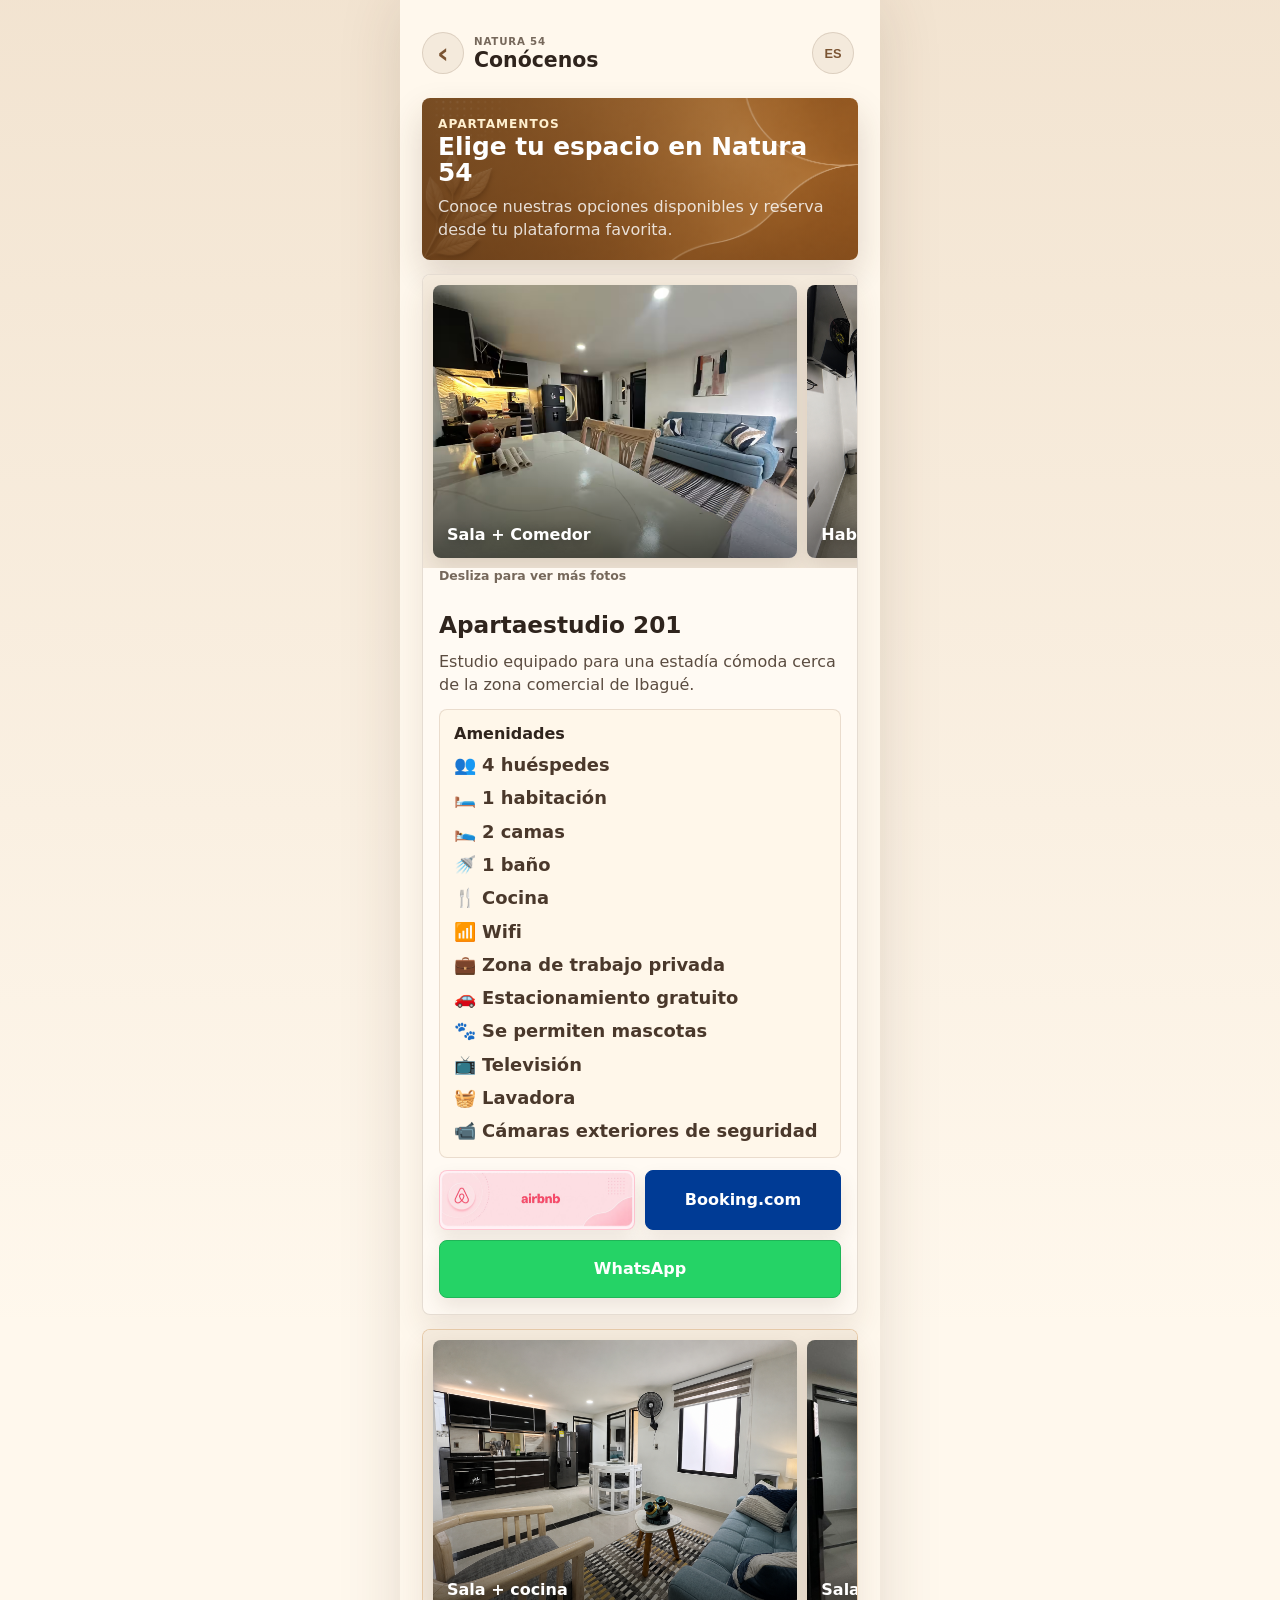
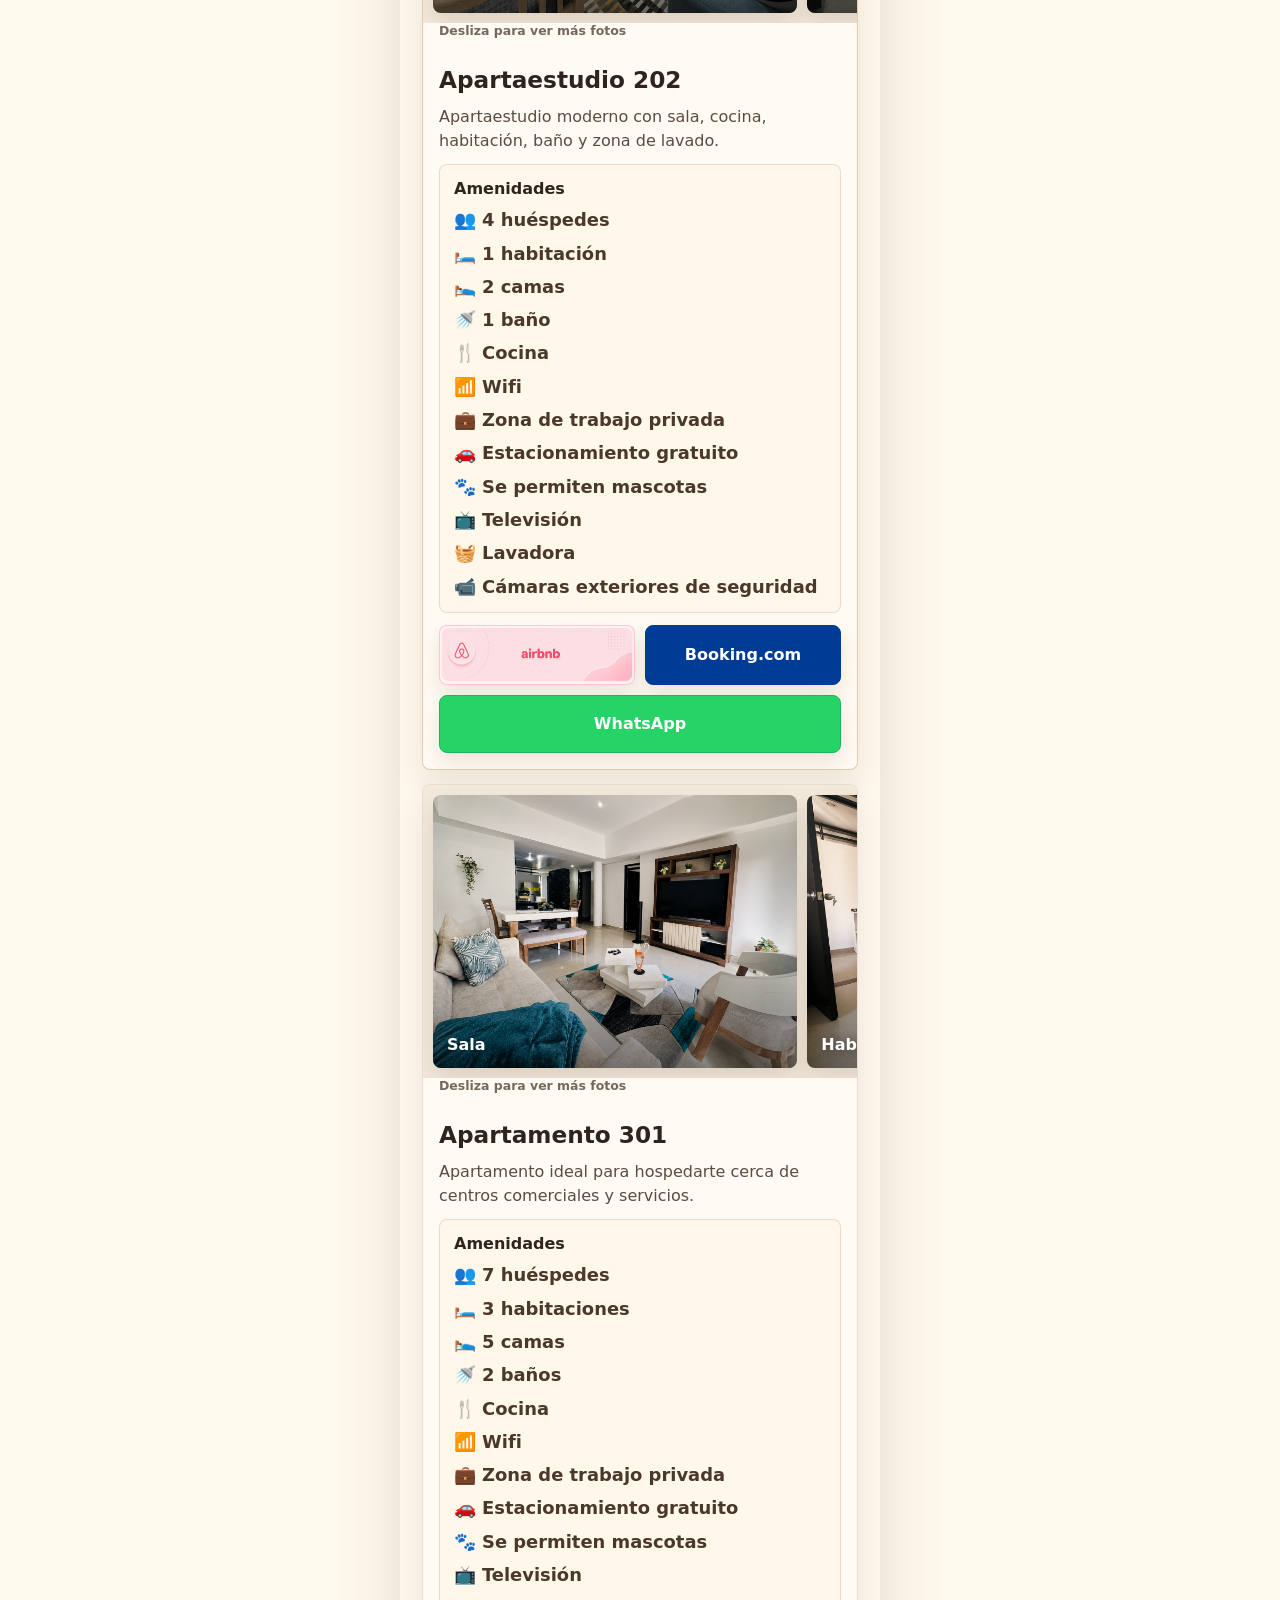
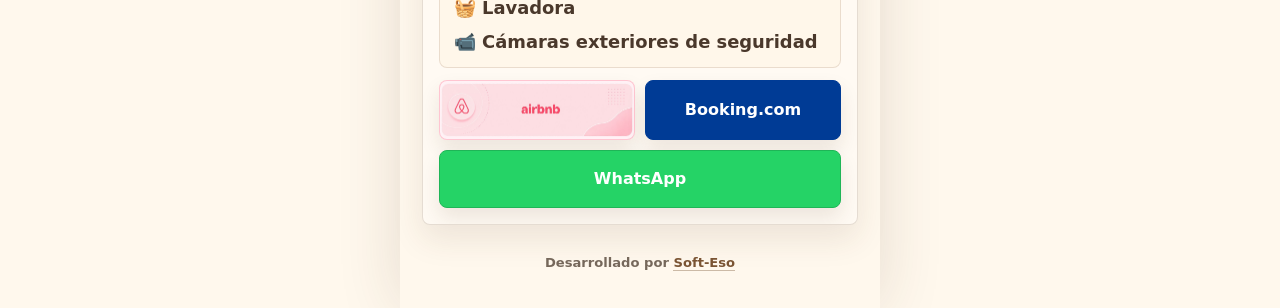
==== rooms.html @ 4f4f5935 "Actualización Natura 54" ====
<!doctype html>
<html lang="es">
  <head>
    <meta charset="UTF-8" />
    <meta name="viewport" content="width=device-width, initial-scale=1, viewport-fit=cover" />
    <meta name="theme-color" content="#7a5433" />
    <title>Apartamentos | Natura 54 Experience</title>
    <link rel="stylesheet" href="styles.css?v=29" />
  </head>
  <body>
    <main class="app-shell rooms-shell">
      <section class="screen rooms-screen is-active" aria-label="Apartamentos Natura 54">
        <header class="topbar rooms-topbar">
          <a class="icon-button" href="index.html#guide" aria-label="Volver" data-room-aria="back">‹</a>
          <div>
            <span class="mini-label">Natura 54</span>
            <h1 data-room-i18n="pageTitle">Conócenos</h1>
          </div>
          <button class="language-pill" id="roomsLanguagePill" type="button" aria-label="Cambiar idioma">ES</button>
        </header>

        <section class="rooms-hero">
          <p class="eyebrow" data-room-i18n="roomsLabel">Apartamentos</p>
          <h2 data-room-i18n="heroTitle">Elige tu espacio en Natura 54</h2>
          <p data-room-i18n="heroText">Conoce nuestras opciones disponibles y reserva desde tu plataforma favorita.</p>
        </section>

        <section class="room-list">
          <article class="room-card">
            <div class="room-carousel" aria-label="Fotos habitación 201">
              <figure class="room-slide room-photo">
                <img src="assets/rooms/201/sala201.png.avif" alt="Sala y cocina del apartamento 201" />
                <figcaption data-room-i18n="captionLivingDining">Sala + Comedor</figcaption>
              </figure>
              <figure class="room-slide room-photo">
                <img src="assets/rooms/201/bedroom.png" alt="Habitación principal 201" />
                <figcaption data-room-i18n="captionBedroom">Habitación</figcaption>
              </figure>
              <figure class="room-slide room-photo">
                <img src="assets/rooms/201/cocina201.png.avif" alt="Cocina equipada del apartamento 201" />
                <figcaption data-room-i18n="amenityKitchen">Cocina</figcaption>
              </figure>
              <figure class="room-slide room-photo">
                <img src="assets/rooms/201/balcony.png" alt="Balcón de la habitación 201" />
                <figcaption data-room-i18n="captionBalcony">Balcón</figcaption>
              </figure>
            </div>
            <div class="carousel-hint" data-room-i18n="carouselHint">Desliza para ver más fotos</div>
            <div class="room-body">
              <div>
                <h2><span data-room-i18n="studioLabel">Apartaestudio</span> 201</h2>
              </div>
              <p data-room-i18n="room201Description">Estudio equipado para una estadía cómoda cerca de la zona comercial de Ibagué.</p>
              <section class="amenities" aria-label="Amenidades habitación 201">
                <h3 data-room-i18n="amenitiesTitle">Amenidades</h3>
                <ul>
                  <li><span>👥</span><span data-room-i18n="room201Guests">4 huéspedes</span></li>
                  <li><span>🛏️</span><span data-room-i18n="room201Bedrooms">1 habitación</span></li>
                  <li><span>🛌</span><span data-room-i18n="room201Beds">2 camas</span></li>
                  <li><span>🚿</span><span data-room-i18n="room201Baths">1 baño</span></li>
                  <li><span>🍴</span><span data-room-i18n="amenityKitchen">Cocina</span></li>
                  <li><span>📶</span><span data-room-i18n="amenityWifi">Wifi</span></li>
                  <li><span>💼</span><span data-room-i18n="amenityWork">Zona de trabajo privada</span></li>
                  <li><span>🚗</span><span data-room-i18n="amenityParking">Estacionamiento gratuito</span></li>
                  <li><span>🐾</span><span data-room-i18n="amenityPets">Se permiten mascotas</span></li>
                  <li><span>📺</span><span data-room-i18n="amenityTv">Televisión</span></li>
                  <li><span>🧺</span><span data-room-i18n="amenityWasher">Lavadora</span></li>
                  <li><span>📹</span><span data-room-i18n="amenitySecurity">Cámaras exteriores de seguridad</span></li>
                </ul>
              </section>
              <div class="booking-links">
                <a class="brand-link airbnb-link" href="https://www.airbnb.com.co/rooms/1497495519081079909?search_mode=regular_search&adults=1&check_in=2026-08-30&check_out=2026-09-04&children=0&infants=0&pets=0&source_impression_id=p3_1786474091_P3emsEQiIe8faK29&previous_page_section_name=1000&federated_search_id=87cdf92a-8841-42ba-8380-e57bb4dbd674" target="_blank" rel="noreferrer" aria-label="Reservar habitación 201 en Airbnb">
                  <img src="assets/airbnb-removebg-preview.png?v=1" alt="Airbnb" />
                </a>
                <a class="brand-link booking-link" href="https://www.booking.com/hotel/co/202-natura-building-54-studio-apartment-202.es.html?aid=356980&label=gog235jc-10CAsoMkIrMjAyLW5hdHVyYS1idWlsZGluZy01NC1zdHVkaW8tYXBhcnRtZW50LTIwMkgKWANoMogBAZgBM7gBF8gBDNgBA-gBAfgBAYgCAagCAbgCnuHt0wbAAgHSAiRhNTdmZmI4My00NGNiLTRmMTktYmYwOC02MzRkZjZlOGU1ZGPYAgHgAgE&sid=0e6ddf3af3416704961828364ed18fb4&dest_id=-586582&dest_type=city&dist=0&group_adults=2&group_children=0&hapos=1&hpos=1&no_rooms=1&req_adults=2&req_children=0&room1=A%2CA&sb_price_type=total&sr_order=popularity&srepoch=1786474666&srpvid=28ee854fe7e100b2&type=total&ucfs=1&" target="_blank" rel="noreferrer" aria-label="Reservar habitación 201 en Booking">
                  <span>Booking.com</span>
                </a>
                <a class="brand-link whatsapp-link" href="https://api.whatsapp.com/send?phone=573146788517" target="_blank" rel="noreferrer" data-whatsapp data-apartamento="Apartaestudio 201" aria-label="Consultar apartaestudio 201 por WhatsApp">
                  <span>WhatsApp</span>
                </a>
              </div>
            </div>
          </article>

          <article class="room-card featured-room">
            <div class="room-carousel" aria-label="Fotos habitación 202">
              <figure class="room-slide room-photo">
                <img src="assets/rooms/202/living-kitchen.png" alt="Sala, comedor y cocina de la habitación 202" />
                <figcaption data-room-i18n="captionLivingKitchen">Sala + cocina</figcaption>
              </figure>
              <figure class="room-slide room-photo">
                <img src="assets/rooms/202/comedor.png" alt="Sala y comedor del apartaestudio 202" />
                <figcaption data-room-i18n="captionLivingDining">Sala + Comedor</figcaption>
              </figure>
              <figure class="room-slide room-photo">
                <img src="assets/rooms/202/bedroom.png" alt="Habitación principal 202" />
                <figcaption data-room-i18n="captionBedroom">Habitación</figcaption>
              </figure>
              <figure class="room-slide room-photo">
                <img src="assets/rooms/202/bathroom.png" alt="Baño de la habitación 202" />
                <figcaption data-room-i18n="captionBathroom">Baño</figcaption>
              </figure>
            </div>
            <div class="carousel-hint" data-room-i18n="carouselHint">Desliza para ver más fotos</div>
            <div class="room-body">
              <div>
                <h2><span data-room-i18n="studioLabel">Apartaestudio</span> 202</h2>
              </div>
              <p data-room-i18n="room202Description">Apartaestudio moderno con sala, cocina, habitación, baño y zona de lavado.</p>
              <section class="amenities" aria-label="Amenidades habitación 202">
                <h3 data-room-i18n="amenitiesTitle">Amenidades</h3>
                <ul>
                  <li><span>👥</span><span data-room-i18n="room202Guests">4 huéspedes</span></li>
                  <li><span>🛏️</span><span data-room-i18n="room202Bedrooms">1 habitación</span></li>
                  <li><span>🛌</span><span data-room-i18n="room202Beds">2 camas</span></li>
                  <li><span>🚿</span><span data-room-i18n="room202Baths">1 baño</span></li>
                  <li><span>🍴</span><span data-room-i18n="amenityKitchen">Cocina</span></li>
                  <li><span>📶</span><span data-room-i18n="amenityWifi">Wifi</span></li>
                  <li><span>💼</span><span data-room-i18n="amenityWork">Zona de trabajo privada</span></li>
                  <li><span>🚗</span><span data-room-i18n="amenityParking">Estacionamiento gratuito</span></li>
                  <li><span>🐾</span><span data-room-i18n="amenityPets">Se permiten mascotas</span></li>
                  <li><span>📺</span><span data-room-i18n="amenityTv">Televisión</span></li>
                  <li><span>🧺</span><span data-room-i18n="amenityWasher">Lavadora</span></li>
                  <li><span>📹</span><span data-room-i18n="amenitySecurity">Cámaras exteriores de seguridad</span></li>
                </ul>
              </section>
              <div class="booking-links">
                <a class="brand-link airbnb-link" href="https://www.airbnb.mx/rooms/1437152168279983301?source_impression_id=p3_1786474727_P39aBkLeNNtizBtL" target="_blank" rel="noreferrer" aria-label="Reservar habitación 202 en Airbnb">
                  <img src="assets/airbnb-removebg-preview.png?v=1" alt="Airbnb" />
                </a>
                <a class="brand-link booking-link" href="https://www.booking.com/hotel/co/202-apartaestudio-edificio-natura-54-cercano-centro-comerciales.es.html?aid=356980&label=[base64]&sid=0e6ddf3af3416704961828364ed18fb4&dest_id=-586582&dest_type=city&dist=0&group_adults=2&group_children=0&hapos=1&hpos=1&no_rooms=1&req_adults=2&req_children=0&room1=A%2CA&sb_price_type=total&sr_order=popularity&srepoch=1786474738&srpvid=56a08574991d0164&type=total&ucfs=1&" target="_blank" rel="noreferrer" aria-label="Reservar habitación 202 en Booking">
                  <span>Booking.com</span>
                </a>
                <a class="brand-link whatsapp-link" href="https://api.whatsapp.com/send?phone=573146788517" target="_blank" rel="noreferrer" data-whatsapp data-apartamento="Apartaestudio 202" aria-label="Consultar apartaestudio 202 por WhatsApp">
                  <span>WhatsApp</span>
                </a>
              </div>
            </div>
          </article>

          <article class="room-card">
            <div class="room-carousel" aria-label="Fotos habitación 301">
              <figure class="room-slide room-photo">
                <img src="assets/rooms/301/living-room.png" alt="Sala de la habitación 301" />
                <figcaption data-room-i18n="captionLiving">Sala</figcaption>
              </figure>
              <figure class="room-slide room-photo">
                <img src="assets/rooms/301/bedroom.png" alt="Habitación principal 301" />
                <figcaption data-room-i18n="captionBedroom">Habitación</figcaption>
              </figure>
              <figure class="room-slide room-photo">
                <img src="assets/rooms/301/balcony.png" alt="Balcón de la habitación 301" />
                <figcaption data-room-i18n="captionBalcony">Balcón</figcaption>
              </figure>
              <figure class="room-slide room-photo">
                <img src="assets/rooms/301/bathroom.png" alt="Baño de la habitación 301" />
                <figcaption data-room-i18n="captionBathroom">Baño</figcaption>
              </figure>
            </div>
            <div class="carousel-hint" data-room-i18n="carouselHint">Desliza para ver más fotos</div>
            <div class="room-body">
              <div>
                <h2><span data-room-i18n="roomLabel">Apartamento</span> 301</h2>
              </div>
              <p data-room-i18n="room301Description">Apartamento ideal para hospedarte cerca de centros comerciales y servicios.</p>
              <section class="amenities" aria-label="Amenidades habitación 301">
                <h3 data-room-i18n="amenitiesTitle">Amenidades</h3>
                <ul>
                  <li><span>👥</span><span data-room-i18n="room301Guests">7 huéspedes</span></li>
                  <li><span>🛏️</span><span data-room-i18n="room301Bedrooms">3 habitaciones</span></li>
                  <li><span>🛌</span><span data-room-i18n="room301Beds">5 camas</span></li>
                  <li><span>🚿</span><span data-room-i18n="room301Baths">2 baños</span></li>
                  <li><span>🍴</span><span data-room-i18n="amenityKitchen">Cocina</span></li>
                  <li><span>📶</span><span data-room-i18n="amenityWifi">Wifi</span></li>
                  <li><span>💼</span><span data-room-i18n="amenityWork">Zona de trabajo privada</span></li>
                  <li><span>🚗</span><span data-room-i18n="amenityParking">Estacionamiento gratuito</span></li>
                  <li><span>🐾</span><span data-room-i18n="amenityPets">Se permiten mascotas</span></li>
                  <li><span>📺</span><span data-room-i18n="amenityTv">Televisión</span></li>
                  <li><span>🧺</span><span data-room-i18n="amenityWasher">Lavadora</span></li>
                  <li><span>📹</span><span data-room-i18n="amenitySecurity">Cámaras exteriores de seguridad</span></li>
                </ul>
              </section>
              <div class="booking-links">
                <a class="brand-link airbnb-link" href="https://www.airbnb.com.co/rooms/1184149691220047184?source_impression_id=p3_1786474799_P3CTeAEZlpXwRNsm" target="_blank" rel="noreferrer" aria-label="Reservar habitación 301 en Airbnb">
                  <img src="assets/airbnb-removebg-preview.png?v=1" alt="Airbnb" />
                </a>
                <a class="brand-link booking-link" href="https://www.booking.com/hotel/co/apartamento-centros-comerciales.es.html?aid=356980&label=gog235jc-10CAsoMkIfYXBhcnRhbWVudG8tY2VudHJvcy1jb21lcmNpYWxlc0gKWANoMogBAZgBM7gBF8gBDNgBA-gBAfgBAYgCAagCAbgCsd3t0wbAAgHSAiQ1ODc4MTRhNy0wZmExLTRjNjEtYjYzNS0xZTk1YTY0M2IxYWLYAgHgAgE&sid=0e6ddf3af3416704961828364ed18fb4&dest_id=14755066&dest_type=hotel&dist=0&group_adults=2&group_children=0&hapos=1&hpos=1&no_rooms=1&req_adults=2&req_children=0&room1=A%2CA&sb_price_type=total&sr_order=popularity&srepoch=1786474223&srpvid=3832846e7b78016d&type=total&ucfs=1&" target="_blank" rel="noreferrer" aria-label="Reservar habitación 301 en Booking">
                  <span>Booking.com</span>
                </a>
                <a class="brand-link whatsapp-link" href="https://api.whatsapp.com/send?phone=573146788517" target="_blank" rel="noreferrer" data-whatsapp data-apartamento="Apartamento 301" aria-label="Consultar apartamento 301 por WhatsApp">
                  <span>WhatsApp</span>
                </a>
              </div>
            </div>
          </article>
        </section>

        <footer class="site-footer">
          <span data-room-i18n="developedBy">Desarrollado por</span> <a href="https://www.soft-eso.com/" target="_blank" rel="noreferrer">Soft-Eso</a>
        </footer>
      </section>
    </main>
    <script src="whatsapp.js?v=4"></script>
    <script src="rooms.js?v=8"></script>
  </body>
</html>
---- styles.css ----
:root {
  --ink: #2f241d;
  --muted: #76685b;
  --paper: #fff8ed;
  --leaf: #7a5433;
  --leaf-2: #b78650;
  --sun: #c99357;
  --mist: #f4eadc;
  --line: rgba(94, 65, 39, 0.16);
  --shadow: 0 18px 48px rgba(80, 52, 29, 0.18);
  --fast: 180ms ease;
  --smooth: 420ms cubic-bezier(0.2, 0.8, 0.2, 1);
}

* {
  box-sizing: border-box;
}

html {
  min-height: 100%;
  background: #e7d8c4;
}

body {
  min-height: 100vh;
  margin: 0;
  font-family: Inter, ui-sans-serif, system-ui, -apple-system, BlinkMacSystemFont, "Segoe UI", sans-serif;
  color: var(--ink);
  background:
    linear-gradient(180deg, rgba(184, 135, 80, 0.18), transparent 38%),
    var(--paper);
}

body::before {
  content: "";
  position: fixed;
  inset: 0;
  z-index: -1;
  background:
    radial-gradient(circle at 12% 18%, rgba(201, 147, 87, 0.24), transparent 24%),
    radial-gradient(circle at 90% 14%, rgba(122, 84, 51, 0.14), transparent 26%),
    linear-gradient(180deg, transparent, rgba(121, 88, 57, 0.09));
}

button,
a {
  -webkit-tap-highlight-color: transparent;
}

.app-shell {
  width: min(100%, 480px);
  min-height: 100vh;
  margin: 0 auto;
  background: var(--paper);
  box-shadow: 0 0 60px rgba(80, 52, 29, 0.14);
}

.screen {
  display: none;
  min-height: 100vh;
  min-height: 100svh;
  padding: max(24px, env(safe-area-inset-top)) 18px max(28px, env(safe-area-inset-bottom));
}

.screen.is-active {
  display: block;
  animation: screenIn 420ms ease both;
}

.language-screen {
  align-content: center;
  position: relative;
  overflow: hidden;
  padding-bottom: calc(118px + env(safe-area-inset-bottom));
  background: #2f241d;
}

.language-screen::before {
  content: "";
  position: absolute;
  inset: 0;
  background: url("assets/natura-54-portada-azul.png") center 18% / cover no-repeat;
  filter: grayscale(1) contrast(1.18) brightness(0.86);
  opacity: 1;
  transform: scale(1.02);
}

.language-screen::after {
  content: "";
  position: absolute;
  inset: 0;
  background:
    linear-gradient(180deg, rgba(62, 39, 23, 0.3), rgba(76, 51, 31, 0.12) 48%, rgba(49, 33, 22, 0.56)),
    radial-gradient(circle at 50% 27%, rgba(255, 244, 226, 0.22), transparent 28%);
}

.language-screen > * {
  position: relative;
  z-index: 1;
}

.brand-mark {
  width: min(100%, 340px);
  margin: 0 auto 34px;
  padding: 26px 18px;
  color: var(--ink);
  text-align: center;
  background: rgba(255, 248, 237, 0.86);
  border: 1px solid rgba(255, 244, 226, 0.82);
  border-radius: 8px;
  box-shadow: var(--shadow);
  animation: floatLogo 5.5s ease-in-out infinite;
}

.brand-mark img {
  display: block;
  width: 100%;
  height: auto;
  max-height: 184px;
  object-fit: contain;
}

.brand-word {
  display: block;
  font-size: clamp(2.5rem, 15vw, 4.8rem);
  font-weight: 900;
  line-height: 0.82;
  letter-spacing: 0;
}

.brand-number {
  display: block;
  margin-top: 4px;
  font-family: "Segoe Print", "Comic Sans MS", cursive;
  font-size: clamp(4.5rem, 30vw, 8.6rem);
  line-height: 0.78;
  transform: rotate(-4deg);
}

.language-copy {
  color: white;
  text-align: center;
  text-shadow: 0 1px 18px rgba(0, 0, 0, 0.22);
}

.eyebrow,
.mini-label {
  margin: 0 0 8px;
  color: var(--leaf-2);
  font-size: 0.76rem;
  font-weight: 800;
  letter-spacing: 0.08em;
  text-transform: uppercase;
}

.language-copy .eyebrow {
  color: #f7dba8;
}

.language-copy h1,
.topbar h1 {
  margin: 0;
  font-size: clamp(1.95rem, 8vw, 2.65rem);
  line-height: 1;
  letter-spacing: 0;
}

.language-copy p:last-child {
  max-width: 310px;
  margin: 14px auto 0;
  font-size: 1rem;
  line-height: 1.5;
}

.language-actions {
  display: grid;
  gap: 12px;
  margin-top: 30px;
}

.language-card {
  display: grid;
  grid-template-columns: 58px 1fr;
  align-items: center;
  min-height: 82px;
  padding: 14px;
  color: var(--ink);
  text-align: left;
  background: rgba(255, 250, 242, 0.92);
  backdrop-filter: blur(10px);
  border: 1px solid rgba(255, 255, 255, 0.82);
  border-radius: 8px;
  box-shadow: 0 14px 32px rgba(80, 52, 29, 0.16);
  transition: transform var(--fast), box-shadow var(--fast), border-color var(--fast);
}

.language-card:active,
.choice-button:active,
.primary-action:active,
.route-button:active,
.map-link:active,
.icon-button:active,
.language-pill:active {
  transform: scale(0.98);
}

.language-card:hover {
  border-color: rgba(201, 147, 87, 0.58);
  box-shadow: 0 18px 40px rgba(80, 52, 29, 0.2);
}

.flag {
  font-size: 2.25rem;
}

.language-card strong,
.language-card small {
  display: block;
}

.language-card strong {
  font-size: 1.12rem;
}

.language-card small {
  margin-top: 4px;
  color: var(--muted);
  font-size: 0.9rem;
}

.guide-screen {
  padding-inline: 14px;
}

.site-footer {
  width: fit-content;
  max-width: calc(100% - 24px);
  margin: 20px auto 0;
  padding: 10px 14px;
  color: var(--muted);
  font-size: 0.82rem;
  font-weight: 700;
  text-align: center;
  border-radius: 999px;
}

.site-footer--light {
  color: rgba(255, 255, 255, 0.94);
  background: rgba(80, 52, 29, 0.56);
  border: 1px solid rgba(255, 255, 255, 0.22);
  backdrop-filter: blur(12px);
  box-shadow: 0 12px 28px rgba(0, 0, 0, 0.14);
  text-shadow: 0 1px 12px rgba(0, 0, 0, 0.22);
}

.site-footer a {
  color: var(--leaf);
  font-weight: 900;
  text-decoration: none;
  border-bottom: 1px solid rgba(122, 84, 51, 0.38);
}

.site-footer--light a {
  color: #f7dba8;
  border-bottom-color: rgba(247, 219, 168, 0.72);
}

.topbar {
  display: grid;
  grid-template-columns: 42px 1fr 46px;
  align-items: center;
  gap: 10px;
  margin-bottom: 16px;
  position: sticky;
  top: 0;
  z-index: 5;
  padding: 8px 0;
  background: rgba(255, 248, 237, 0.9);
  backdrop-filter: blur(14px);
}

.topbar h1 {
  font-size: 1.28rem;
}

.mini-label {
  display: block;
  margin-bottom: 3px;
  color: var(--muted);
  font-size: 0.64rem;
}

.icon-button,
.language-pill {
  width: 42px;
  height: 42px;
  color: var(--leaf);
  font-size: 1.8rem;
  font-weight: 800;
  background: var(--mist);
  border: 1px solid var(--line);
  border-radius: 999px;
}

.language-pill {
  font-size: 0.8rem;
}

.welcome-panel {
  overflow: hidden;
  border: 1px solid var(--line);
  border-radius: 8px;
  background: #fffaf3;
  box-shadow: 0 18px 40px rgba(80, 52, 29, 0.12);
  animation: liftIn 520ms ease both;
}

.hero-actions {
  display: grid;
  grid-template-columns: 1fr 1fr;
  gap: 10px;
  padding: 10px;
  background: linear-gradient(180deg, rgba(255, 248, 237, 0.96), rgba(247, 237, 223, 0.92));
  border-bottom: 1px solid var(--line);
}

.building-photo {
  display: grid;
  grid-auto-flow: column;
  grid-auto-columns: 100%;
  overflow-x: auto;
  overscroll-behavior-inline: contain;
  scroll-snap-type: inline mandatory;
  scrollbar-width: none;
  min-height: 335px;
  position: relative;
}

.building-photo::-webkit-scrollbar {
  display: none;
}

.building-slide {
  min-height: 335px;
  margin: 0;
  scroll-snap-align: center;
  position: relative;
  overflow: hidden;
}

.building-slide img {
  display: block;
  width: 100%;
  height: 100%;
  min-height: 335px;
  object-fit: cover;
  object-position: center;
}

.building-slide::after {
  content: "";
  position: absolute;
  inset: 0;
  background: linear-gradient(180deg, rgba(0, 0, 0, 0), rgba(12, 30, 24, 0.14));
  pointer-events: none;
}

.building-photo::before {
  content: "";
  position: absolute;
  bottom: 0;
  left: 0;
  right: 0;
  height: 58px;
  background: linear-gradient(180deg, transparent, rgba(0, 0, 0, 0.2));
  pointer-events: none;
  z-index: 1;
}

.building-photo::after {
  content: "";
  position: absolute;
  inset: 0;
  background: linear-gradient(115deg, transparent 0 34%, rgba(255, 255, 255, 0.28) 45%, transparent 58%);
  transform: translateX(-120%);
  animation: photoSheen 6.5s ease-in-out infinite;
  pointer-events: none;
  z-index: 1;
}

.building-hint {
  padding: 8px 16px 0;
  color: var(--muted);
  font-size: 0.76rem;
  font-weight: 800;
}

.photo-badge {
  position: absolute;
  left: 14px;
  bottom: 14px;
  z-index: 1;
  display: grid;
  gap: 2px;
  padding: 10px 12px;
  color: white;
  background: rgba(122, 84, 51, 0.78);
  border: 1px solid rgba(255, 255, 255, 0.22);
  border-radius: 8px;
  backdrop-filter: blur(12px);
  box-shadow: 0 12px 28px rgba(0, 0, 0, 0.22);
}

.photo-badge span {
  font-size: 0.72rem;
  font-weight: 800;
  text-transform: uppercase;
}

.photo-badge strong {
  font-size: 1rem;
}

.content-block {
  padding: 22px 18px 20px;
}

.content-block h2 {
  margin: 0 0 14px;
  font-size: 1.5rem;
  line-height: 1.12;
  letter-spacing: 0;
}

.content-block p {
  margin: 0 0 13px;
  color: #5b4c40;
  font-size: 0.98rem;
  line-height: 1.55;
}

.content-block .closing {
  margin-bottom: 0;
  color: var(--leaf);
  font-weight: 800;
}

.location-band {
  display: grid;
  gap: 12px;
  margin: 14px 0;
  padding: 16px;
  background: #f7eddf;
  border: 1px solid var(--line);
  border-radius: 8px;
  position: relative;
  overflow: hidden;
}

.location-band::before {
  content: "";
  position: absolute;
  inset: 0 auto 0 0;
  width: 5px;
  background: linear-gradient(180deg, #d7aa70, #8b5e37);
}

.location-band p {
  margin: 0;
  font-weight: 750;
  line-height: 1.32;
}

.route-button,
.primary-action,
.secondary-action,
.map-link {
  display: inline-flex;
  align-items: center;
  justify-content: center;
  min-height: 48px;
  padding: 0 18px;
  color: white;
  font-weight: 850;
  text-decoration: none;
  background: var(--leaf);
  border: 0;
  border-radius: 8px;
  transition: transform var(--fast), box-shadow var(--fast), background var(--fast);
}

.primary-action {
  width: 100%;
  min-height: 58px;
  font-size: 1.02rem;
  background: linear-gradient(135deg, #7a5433, #b78650);
  box-shadow: 0 14px 32px rgba(80, 52, 29, 0.22);
  position: relative;
  overflow: hidden;
}

.hero-actions .primary-action,
.hero-actions .secondary-action {
  min-height: 52px;
  margin: 0;
  padding: 0 10px;
  font-size: 0.9rem;
  line-height: 1.15;
  text-align: center;
}

.hero-actions .secondary-action {
  color: white;
  background: linear-gradient(135deg, #7a5433, #b78650);
  border: 0;
  box-shadow: 0 14px 32px rgba(80, 52, 29, 0.22);
}

.secondary-action {
  width: 100%;
  min-height: 54px;
  margin-top: 10px;
  color: var(--leaf);
  font-size: 1rem;
  background: #fffaf3;
  border: 1px solid rgba(122, 84, 51, 0.24);
  box-shadow: 0 10px 24px rgba(80, 52, 29, 0.1);
}

.primary-action::after {
  content: "";
  position: absolute;
  inset: 0;
  background: linear-gradient(100deg, transparent, rgba(255, 255, 255, 0.22), transparent);
  transform: translateX(-120%);
  animation: buttonSheen 4.8s ease-in-out infinite;
  pointer-events: none;
}

.choice-grid-page {
  display: grid;
  gap: 14px;
  margin-top: 16px;
}

.choices-hero {
  margin-bottom: 14px;
  min-height: 244px;
  padding: 24px 18px;
  color: white;
  background:
    linear-gradient(90deg, rgba(64, 39, 22, 0.7), rgba(116, 76, 42, 0.42) 54%, rgba(164, 112, 58, 0.18)),
    url("assets/fondo_natura.png?v=1") center / cover no-repeat;
  border-radius: 8px;
  box-shadow: 0 16px 34px rgba(80, 52, 29, 0.18);
  position: relative;
  overflow: hidden;
}

.choices-hero .eyebrow {
  display: inline-flex;
  padding: 7px 12px;
  color: #fff0cf;
  background: rgba(88, 55, 30, 0.34);
  border-radius: 999px;
  backdrop-filter: blur(10px);
}

.choices-hero h2 {
  max-width: 260px;
  margin: 12px 0 12px;
  font-size: 2rem;
  line-height: 1.08;
}

.choices-hero p {
  max-width: 270px;
  margin: 0;
  color: rgba(255, 255, 255, 0.88);
  line-height: 1.45;
}

.choices-hero::before,
.choices-hero::after {
  content: "";
  position: absolute;
  pointer-events: none;
}

.choices-hero::before {
  inset: 0;
  background:
    linear-gradient(180deg, rgba(255, 248, 237, 0.04), rgba(47, 36, 29, 0.1)),
    radial-gradient(circle at 15% 20%, rgba(255, 240, 207, 0.16), transparent 26%);
  opacity: 1;
}

.choices-hero::after {
  display: none;
}

.hero-compass {
  display: none;
  position: absolute;
  right: 16px;
  bottom: 18px;
  z-index: 1;
  display: grid;
  place-items: center;
  width: 84px;
  height: 84px;
  color: #fff0cf;
  font-size: 3.4rem;
  background: rgba(80, 52, 29, 0.52);
  border: 1px solid rgba(255, 240, 207, 0.34);
  border-radius: 999px;
  box-shadow: 0 16px 34px rgba(0, 0, 0, 0.22);
  backdrop-filter: blur(8px);
}

.choice-button {
  min-height: 184px;
  padding: 22px 18px 18px;
  color: var(--ink);
  background:
    linear-gradient(180deg, rgba(255, 251, 245, 0.86), rgba(255, 247, 236, 0.82)),
    url("assets/fondo-categorias.png?v=1") center / cover no-repeat;
  border: 1px solid var(--choice-line, var(--line));
  border-radius: 8px;
  box-shadow: 0 14px 30px rgba(80, 52, 29, 0.09);
  text-align: left;
  position: relative;
  overflow: hidden;
  transition: transform var(--fast), box-shadow var(--fast), border-color var(--fast), background var(--fast);
}

.choice-button:hover {
  border-color: var(--choice-strong, var(--leaf-2));
  box-shadow: 0 18px 38px rgba(80, 52, 29, 0.14);
}

.choice-button::before {
  content: "";
  position: absolute;
  inset: 0;
  background: linear-gradient(135deg, rgba(255, 255, 255, 0.18), transparent 58%);
  pointer-events: none;
}

.choice-button > * {
  position: relative;
  z-index: 1;
}

.choice-icon {
  display: grid;
  place-items: center;
  width: 68px;
  height: 68px;
  margin-bottom: 18px;
  font-size: 2.05rem;
  background: var(--choice-soft, #f4eadc);
  border: 1px solid var(--choice-line, rgba(122, 84, 51, 0.18));
  border-radius: 999px;
  transition: transform var(--smooth);
}

.choice-button strong {
  display: block;
  margin-bottom: 8px;
  font-size: 1.25rem;
  line-height: 1.12;
}

.choice-button p {
  max-width: 210px;
  margin: 0 0 16px;
  color: var(--muted);
  font-size: 0.95rem;
  line-height: 1.42;
}

.choice-arrow {
  position: absolute;
  top: 18px;
  right: 18px;
  display: grid;
  place-items: center;
  width: 38px;
  height: 38px;
  color: var(--choice-strong, var(--leaf));
  font-size: 1.8rem;
  line-height: 1;
  background: rgba(255, 255, 255, 0.72);
  border: 1px solid var(--choice-line, var(--line));
  border-radius: 999px;
}

.choice-gastronomy {
  --choice-soft: #f4e6d3;
  --choice-line: rgba(154, 101, 54, 0.24);
  --choice-strong: #8f5f32;
  --choice-glow: rgba(154, 101, 54, 0.18);
}

.choice-shopping {
  --choice-soft: #efe4cf;
  --choice-line: rgba(123, 84, 51, 0.22);
  --choice-strong: #7b5433;
  --choice-glow: rgba(123, 84, 51, 0.16);
}

.choice-tourism {
  --choice-soft: #eadfcb;
  --choice-line: rgba(109, 86, 58, 0.22);
  --choice-strong: #6d563a;
  --choice-glow: rgba(109, 86, 58, 0.16);
}

.choice-sports {
  --choice-soft: #f7ead9;
  --choice-line: rgba(184, 118, 63, 0.24);
  --choice-strong: #b8763f;
  --choice-glow: rgba(184, 118, 63, 0.18);
}

.choice-button.is-selected {
  color: white;
  background:
    linear-gradient(135deg, rgba(247, 219, 168, 0.26), transparent 48%),
    linear-gradient(180deg, rgba(122, 84, 51, 0.78), rgba(122, 84, 51, 0.7)),
    url("assets/fondo-categorias.png?v=1") center / cover no-repeat;
  border-color: var(--leaf);
  box-shadow: 0 14px 30px rgba(80, 52, 29, 0.22);
}

.choice-button.is-selected .choice-icon {
  transform: translateY(-2px) scale(1.14);
}

.choice-count {
  display: inline-flex;
  align-items: center;
  gap: 8px;
  margin-top: auto;
  color: var(--choice-strong, var(--leaf));
  font-size: 0.88rem;
  font-weight: 900;
}

.choice-count span {
  display: inline-grid;
  place-items: center;
  min-width: 34px;
  height: 34px;
  padding: 0 9px;
  color: var(--choice-strong, var(--leaf));
  background: var(--choice-soft, #f4eadc);
  border-radius: 999px;
}

.choice-button.is-selected .choice-count {
  color: var(--leaf);
  background: #fffaf3;
}

.nearby-note {
  display: grid;
  grid-template-columns: 54px 1fr;
  gap: 14px;
  align-items: center;
  margin-top: 18px;
  padding: 16px;
  background:
    radial-gradient(circle at 92% 22%, rgba(184, 135, 80, 0.16), transparent 18%),
    #f8eee0;
  border: 1px solid rgba(122, 84, 51, 0.18);
  border-radius: 8px;
}

.nearby-note > span {
  display: grid;
  place-items: center;
  width: 54px;
  height: 54px;
  font-size: 1.8rem;
  background: rgba(184, 135, 80, 0.16);
  border-radius: 999px;
}

.nearby-note strong {
  display: block;
  margin-bottom: 4px;
  color: var(--leaf);
  font-size: 1rem;
}

.nearby-note p {
  margin: 0;
  color: var(--muted);
  font-size: 0.9rem;
  line-height: 1.38;
}

.recommendations {
  display: grid;
  gap: 12px;
  margin-top: 14px;
  padding-bottom: 14px;
}

.section-title {
  margin: 4px 2px 2px;
  padding: 16px;
  color: white;
  background:
    linear-gradient(135deg, rgba(247, 219, 168, 0.24), transparent 52%),
    linear-gradient(135deg, #7a5433, #b78650);
  border-radius: 8px;
  box-shadow: 0 16px 34px rgba(22, 32, 28, 0.16);
}

.section-title h2 {
  margin: 0;
  font-size: 1.35rem;
  letter-spacing: 0;
}

.section-title p {
  margin: 6px 0 0;
  color: rgba(255, 255, 255, 0.82);
  line-height: 1.45;
}

.place-card {
  overflow: hidden;
  background: #fffaf3;
  border: 1px solid var(--line);
  border-radius: 8px;
  box-shadow: 0 12px 28px rgba(80, 52, 29, 0.1);
  transform-origin: center top;
  animation: cardIn 420ms ease both;
  animation-delay: var(--delay, 0ms);
}

.place-image {
  display: flex;
  align-items: center;
  justify-content: center;
  min-height: 146px;
  padding: 14px;
  color: white;
  background: linear-gradient(135deg, #7a5433, #d3a66f);
  position: relative;
  overflow: hidden;
}

.place-image.has-photo {
  min-height: 190px;
  padding: 0;
  background: #eadfcb;
}

.place-image.has-photo img {
  position: absolute;
  inset: 0;
  z-index: 0;
  width: 100%;
  height: 100%;
  object-fit: cover;
  transition: transform var(--smooth), filter var(--smooth);
}

.place-image.has-photo:hover img {
  transform: scale(1.04);
  filter: saturate(1.04) contrast(1.02);
}

.place-image::before {
  content: "";
  position: absolute;
  inset: 0;
  background:
    radial-gradient(circle at 30% 20%, rgba(255, 255, 255, 0.24), transparent 24%),
    linear-gradient(135deg, transparent, rgba(0, 0, 0, 0.16));
}

.place-image.has-photo::before {
  z-index: 1;
  background:
    linear-gradient(180deg, rgba(0, 0, 0, 0.02), rgba(55, 34, 20, 0.42)),
    radial-gradient(circle at 12% 12%, rgba(255, 255, 255, 0.18), transparent 24%);
}

.place-image.gastronomy {
  background: linear-gradient(135deg, #8f5f32, #d3a66f);
}

.place-image.shopping {
  background: linear-gradient(135deg, #7b5433, #c99a5c);
}

.place-image.tourism {
  background: linear-gradient(135deg, #6d563a, #c4ad82);
}

.place-image.sports {
  background: linear-gradient(135deg, #9b6335, #d7aa70);
}

.place-image span {
  position: relative;
  z-index: 2;
  display: grid;
  place-items: center;
  width: 78px;
  height: 78px;
  font-size: 2.35rem;
  background: rgba(255, 255, 255, 0.16);
  border: 1px solid rgba(255, 255, 255, 0.26);
  border-radius: 999px;
  backdrop-filter: blur(10px);
  filter: drop-shadow(0 10px 16px rgba(0, 0, 0, 0.24));
}

.place-image.has-photo span {
  position: absolute;
  left: 14px;
  bottom: 14px;
  width: 54px;
  height: 54px;
  font-size: 1.75rem;
  background: rgba(255, 255, 255, 0.22);
  border-color: rgba(255, 255, 255, 0.38);
  box-shadow: 0 10px 22px rgba(0, 0, 0, 0.22);
}

.place-body {
  padding: 16px;
}

.place-body h3 {
  margin: 0 0 8px;
  font-size: 1.16rem;
  letter-spacing: 0;
}

.meta {
  display: grid;
  gap: 6px;
  margin-bottom: 10px;
  color: var(--muted);
  font-size: 0.9rem;
  line-height: 1.35;
}

.description {
  margin: 0 0 14px;
  color: #5b4c40;
  line-height: 1.52;
}

.details {
  display: grid;
  gap: 8px;
  margin: 0 0 14px;
  padding: 0;
  list-style: none;
  color: #67584b;
  font-size: 0.92rem;
  line-height: 1.42;
}

.map-link {
  width: 100%;
  color: var(--leaf);
  background: #f7eddf;
  border: 1px solid rgba(122, 84, 51, 0.22);
}

.map-link:hover,
.route-button:hover,
.primary-action:hover,
.secondary-action:hover {
  box-shadow: 0 14px 28px rgba(80, 52, 29, 0.18);
}

.rooms-shell {
  background: #fff8ed;
}

.rooms-screen {
  padding-inline: 14px;
}

.rooms-topbar .icon-button {
  display: inline-flex;
  align-items: center;
  justify-content: center;
  text-decoration: none;
}

.rooms-hero {
  margin-bottom: 14px;
  padding: 18px 16px;
  color: white;
  background:
    linear-gradient(90deg, rgba(93, 57, 26, 0.72), rgba(155, 93, 39, 0.36)),
    url("assets/banner1.png?v=1") center / cover no-repeat;
  border-radius: 8px;
  box-shadow: 0 16px 34px rgba(80, 52, 29, 0.18);
}

.rooms-hero .eyebrow {
  color: #fff0cf;
}

.rooms-hero h2 {
  margin: 0 0 8px;
  font-size: 1.55rem;
  line-height: 1.08;
}

.rooms-hero p {
  margin: 0;
  color: rgba(255, 255, 255, 0.82);
  line-height: 1.45;
}

.room-list {
  display: grid;
  gap: 14px;
}

.room-card {
  overflow: hidden;
  background: #fffaf3;
  border: 1px solid var(--line);
  border-radius: 8px;
  box-shadow: 0 14px 32px rgba(80, 52, 29, 0.1);
}

.featured-room {
  border-color: rgba(201, 147, 87, 0.48);
}

.room-carousel {
  display: grid;
  grid-auto-flow: column;
  grid-auto-columns: 88%;
  gap: 10px;
  overflow-x: auto;
  overscroll-behavior-inline: contain;
  padding: 10px;
  background: #f4eadc;
  scroll-snap-type: inline mandatory;
  scrollbar-width: none;
}

.room-carousel::-webkit-scrollbar {
  display: none;
}

.room-slide {
  min-height: 240px;
  margin: 0;
  border-radius: 8px;
  scroll-snap-align: center;
  position: relative;
  overflow: hidden;
  box-shadow: 0 10px 22px rgba(80, 52, 29, 0.14);
}

.room-slide::after {
  content: "";
  position: absolute;
  inset: auto 0 0;
  height: 44%;
  background: linear-gradient(180deg, transparent, rgba(0, 0, 0, 0.48));
}

.room-slide span,
.room-slide strong,
.room-slide figcaption {
  position: absolute;
  z-index: 1;
  left: 14px;
  bottom: 14px;
  color: white;
  font-weight: 900;
  text-shadow: 0 2px 12px rgba(0, 0, 0, 0.38);
}

.room-slide strong {
  bottom: 42px;
  font-size: 1.2rem;
}

.room-photo img {
  display: block;
  width: 100%;
  height: 100%;
  min-height: 240px;
  object-fit: cover;
}

.room-photo figcaption {
  margin: 0;
}

.room-render {
  background: linear-gradient(135deg, #e7e3d8, #9ca89d);
}

.living-room {
  background:
    linear-gradient(90deg, rgba(34, 32, 28, 0.88) 0 30%, transparent 30%),
    linear-gradient(180deg, transparent 0 58%, #d8d2c7 58% 100%),
    radial-gradient(circle at 74% 58%, #8fb0c1 0 18%, transparent 19%),
    linear-gradient(135deg, #f7f1e4, #a8a18d);
}

.bedroom-room {
  background:
    linear-gradient(90deg, transparent 0 66%, #201f1f 66% 100%),
    radial-gradient(ellipse at 42% 62%, #b8b7ae 0 28%, transparent 29%),
    linear-gradient(180deg, #f3f2e9 0 68%, #c7c0ad 68% 100%);
}

.bath-room {
  background:
    radial-gradient(circle at 68% 30%, #f6f5ee 0 15%, transparent 16%),
    linear-gradient(90deg, #f9faf7 0 66%, #1f2326 66% 100%),
    linear-gradient(180deg, #d8d8d1, #56585b);
}

.laundry-room {
  background:
    radial-gradient(circle at 65% 58%, #aeb1b0 0 18%, transparent 19%),
    linear-gradient(90deg, #5a4539 0 22%, transparent 22%),
    linear-gradient(180deg, #f5f3ed 0 70%, #b9b1a2 70% 100%);
}

.room-placeholder {
  display: grid;
  place-items: center;
  background:
    linear-gradient(135deg, rgba(122, 84, 51, 0.86), rgba(201, 147, 87, 0.72)),
    url("assets/natura-54-portada-azul.png") center / cover no-repeat;
}

.room-placeholder span {
  position: static;
  font-size: 3.6rem;
}

.room-placeholder strong {
  position: absolute;
  bottom: 16px;
  left: 16px;
}

.carousel-hint {
  padding: 0 16px 12px;
  color: var(--muted);
  font-size: 0.78rem;
  font-weight: 800;
}

.room-body {
  display: grid;
  gap: 12px;
  padding: 16px;
}

.room-body h2 {
  margin: 0;
  font-size: 1.45rem;
}

.room-body p {
  margin: 0;
  color: #5b4c40;
  line-height: 1.48;
}

.amenities {
  padding: 14px;
  background: #fff7ea;
  border: 1px solid rgba(122, 84, 51, 0.16);
  border-radius: 8px;
}

.amenities h3 {
  margin: 0 0 10px;
  font-size: 1rem;
}

.amenities ul {
  display: grid;
  grid-template-columns: 1fr;
  gap: 10px;
  margin: 0;
  padding: 0;
  list-style: none;
}

.amenities li {
  display: grid;
  grid-template-columns: 28px 1fr;
  align-items: center;
  color: #4a382b;
  font-size: 0.92rem;
  font-weight: 700;
  line-height: 1.3;
}

.amenities li span {
  font-size: 1.12rem;
}

.booking-links {
  display: grid;
  grid-template-columns: 1fr 1fr;
  gap: 10px;
}

.brand-link {
  display: inline-flex;
  align-items: center;
  justify-content: center;
  min-height: 58px;
  padding: 6px;
  text-decoration: none;
  border-radius: 8px;
  font-weight: 900;
  box-shadow: 0 10px 20px rgba(80, 52, 29, 0.1);
  overflow: hidden;
}

.brand-link img {
  display: block;
  width: 100%;
  height: 46px;
  object-fit: cover;
  border-radius: 6px;
}

.airbnb-link {
  min-height: 58px;
  padding: 0;
  background: #fff1f5;
  border: 1px solid rgba(255, 56, 92, 0.24);
}

.airbnb-link img {
  height: 58px;
  object-position: center;
  border-radius: 8px;
}

.booking-link {
  color: white;
  background: #003b95;
  border: 1px solid #003b95;
}

.whatsapp-link {
  grid-column: 1 / -1;
  color: white;
  background: #25d366;
  border: 1px solid #1fb557;
}

@keyframes screenIn {
  from {
    opacity: 0;
  }
  to {
    opacity: 1;
  }
}

@keyframes liftIn {
  from {
    opacity: 0;
    transform: translateY(18px);
  }
  to {
    opacity: 1;
    transform: translateY(0);
  }
}

@keyframes cardIn {
  from {
    opacity: 0;
    transform: translateY(16px) scale(0.98);
  }
  to {
    opacity: 1;
    transform: translateY(0) scale(1);
  }
}

@keyframes choiceGridIn {
  from {
    opacity: 0;
    transform: translateY(-6px);
  }
  to {
    opacity: 1;
    transform: translateY(0);
  }
}

@keyframes photoSheen {
  0%,
  55% {
    transform: translateX(-120%);
  }
  75%,
  100% {
    transform: translateX(120%);
  }
}

@keyframes buttonSheen {
  0%,
  58% {
    transform: translateX(-120%);
  }
  78%,
  100% {
    transform: translateX(120%);
  }
}

@keyframes floatLogo {
  0%,
  100% {
    transform: translateY(0);
  }
  50% {
    transform: translateY(-8px);
  }
}

@media (prefers-reduced-motion: reduce) {
  *,
  *::before,
  *::after {
    animation-duration: 1ms !important;
    animation-iteration-count: 1 !important;
    scroll-behavior: auto !important;
    transition-duration: 1ms !important;
  }
}

@media (min-width: 430px) {
  .screen {
    padding-inline: 22px;
  }
}
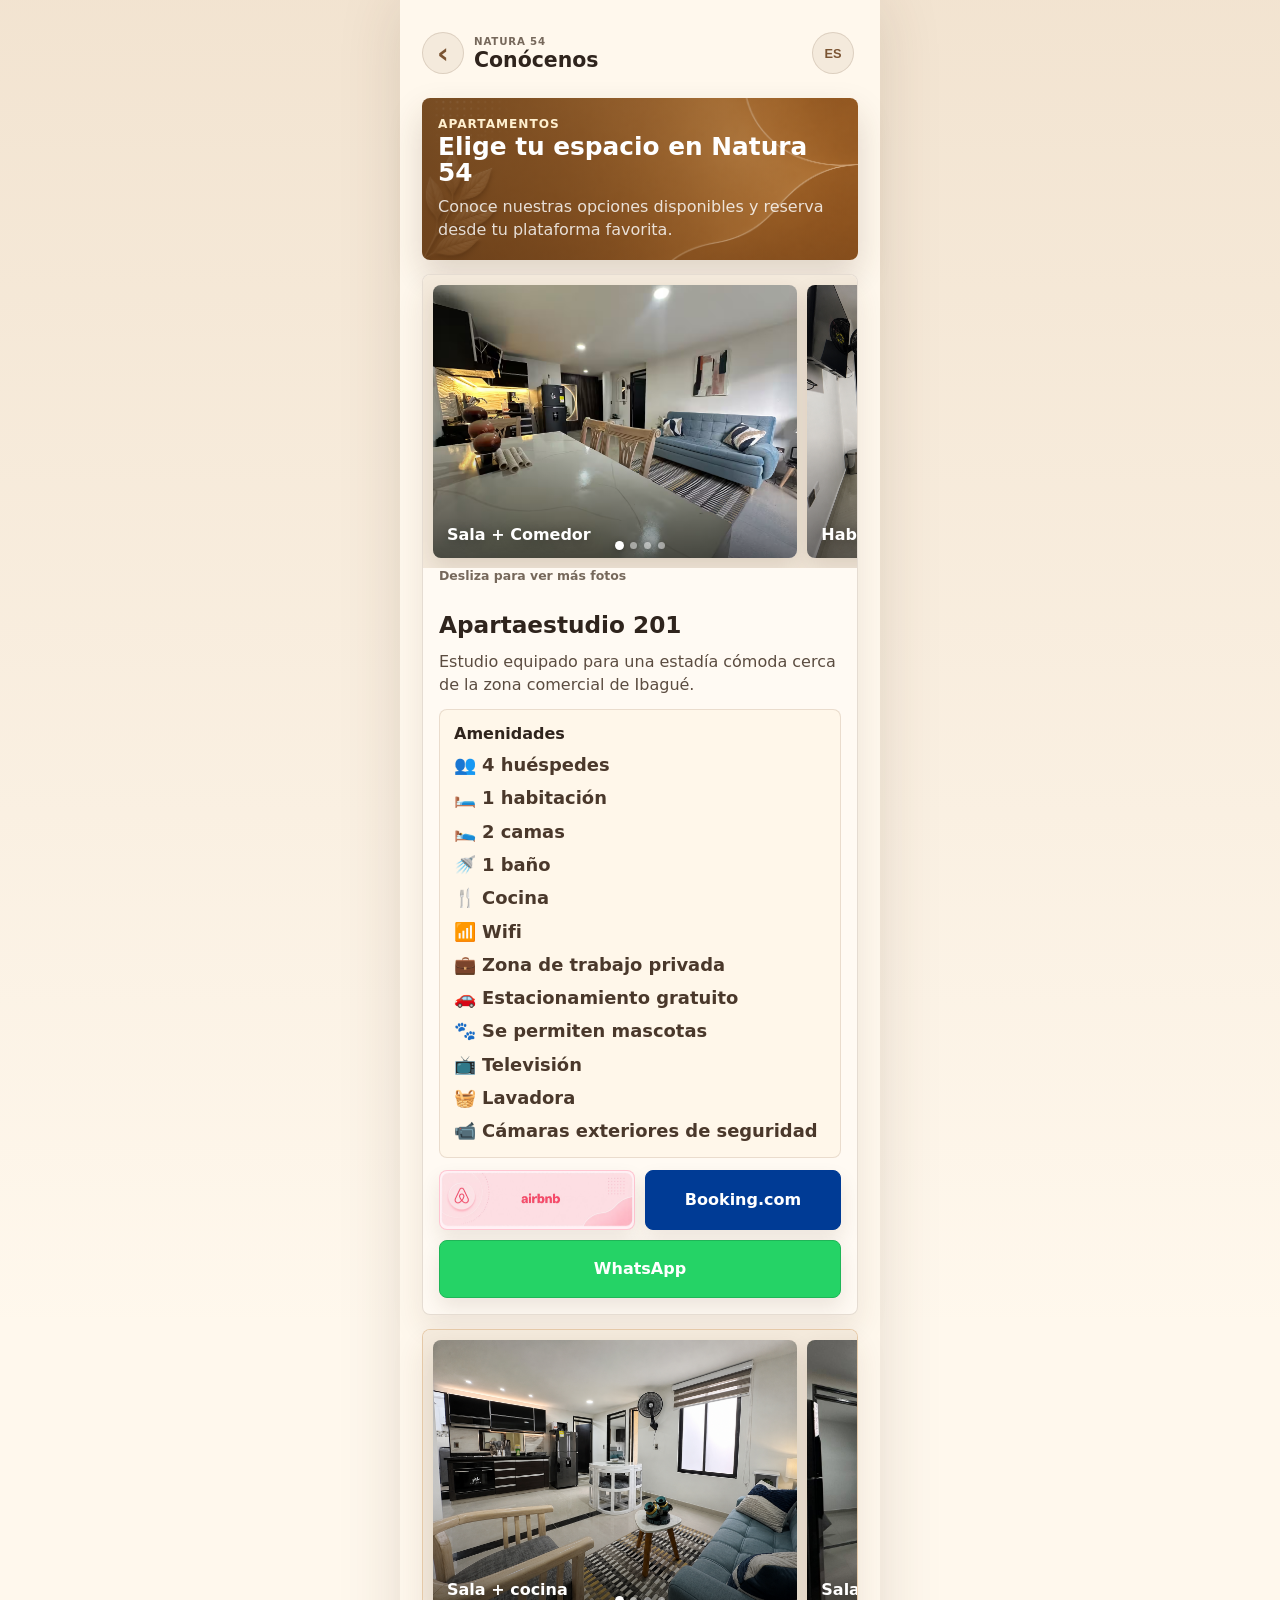
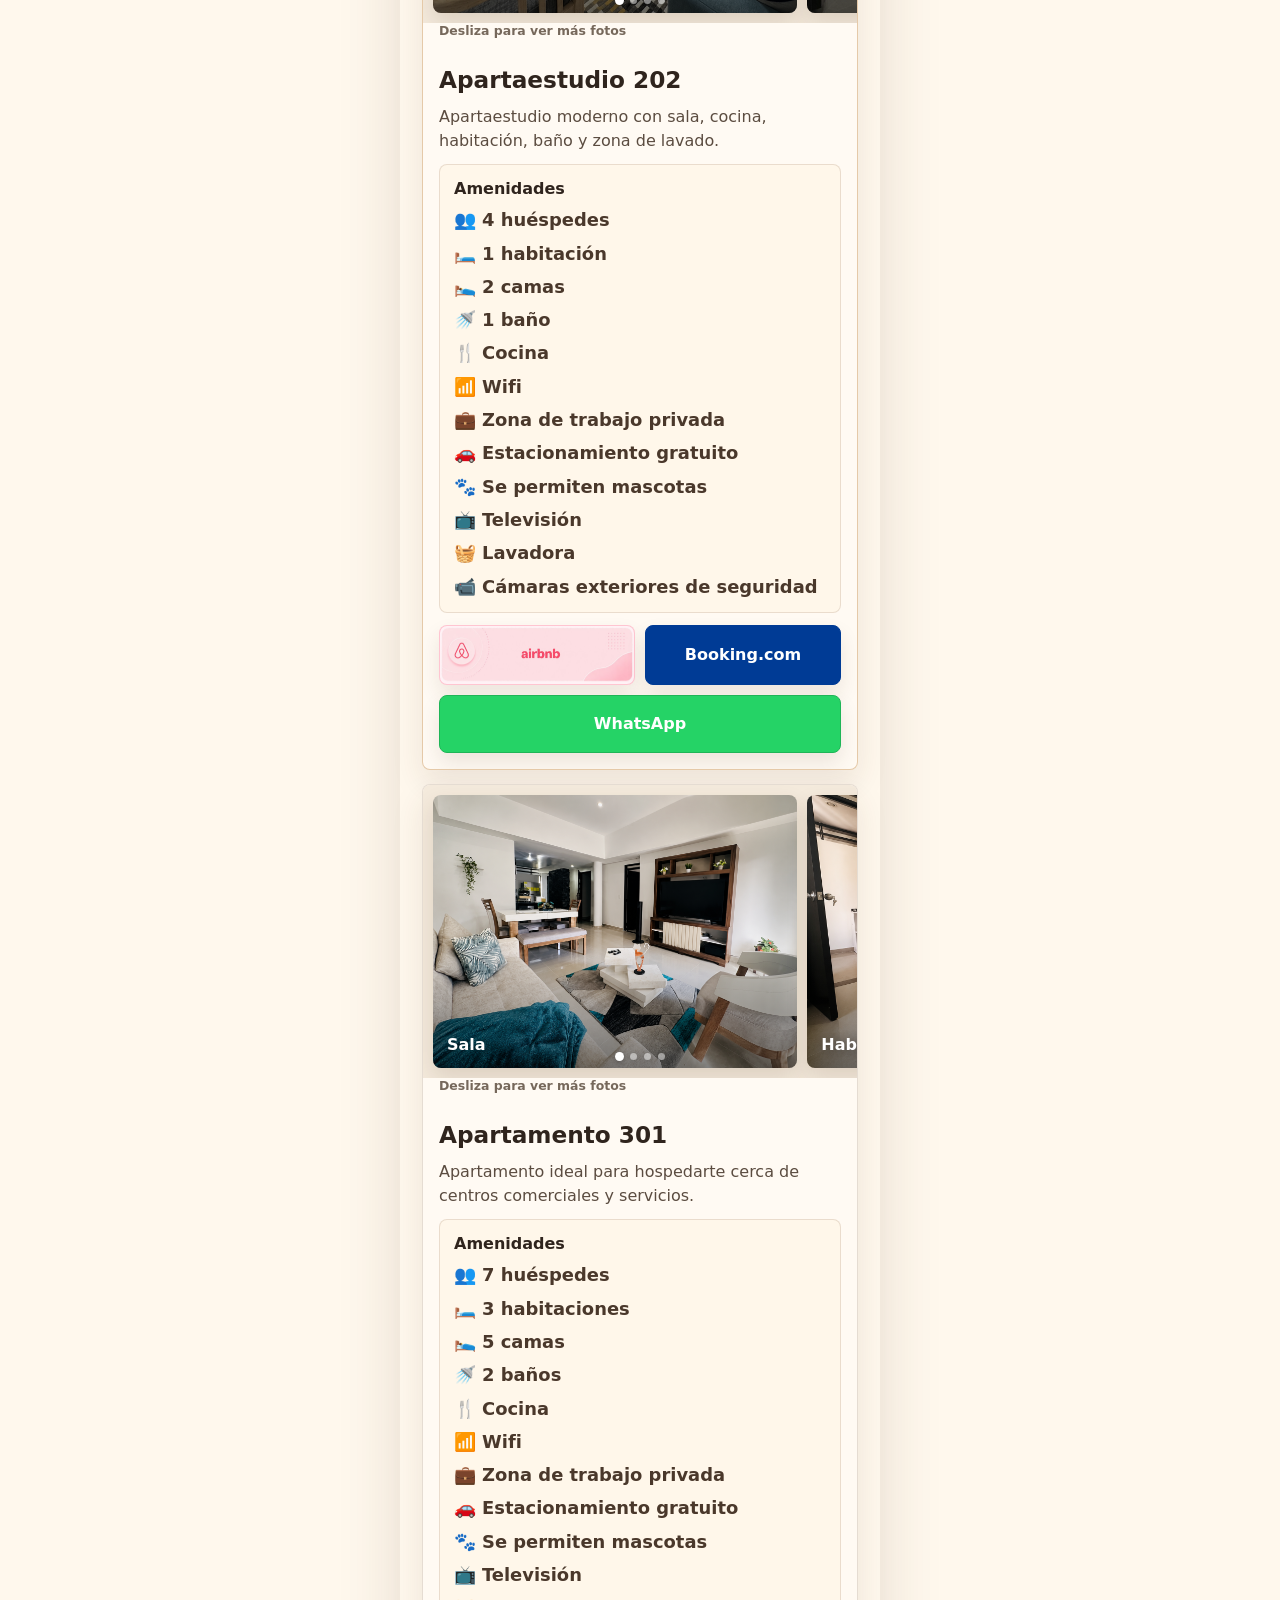
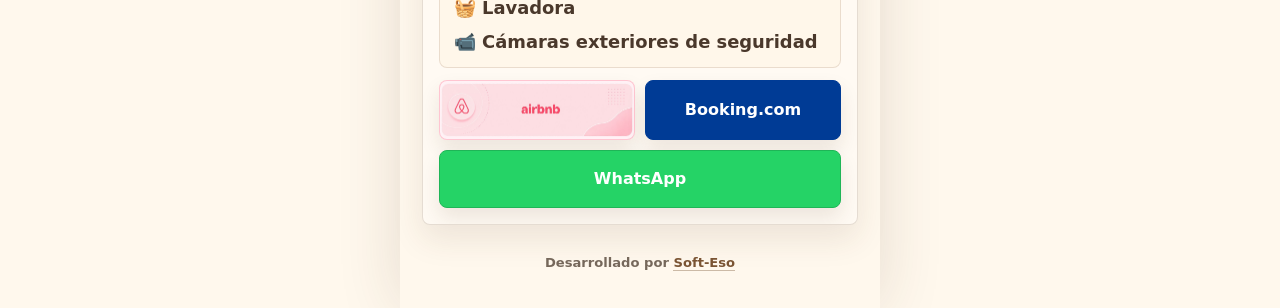
==== commit b030a27a: "Natura 54 V6" ====
--- a/rooms.html
+++ b/rooms.html
@@ -75,7 +75,7 @@
                 <a class="brand-link booking-link" href="https://www.booking.com/hotel/co/202-natura-building-54-studio-apartment-202.es.html?aid=356980&label=gog235jc-10CAsoMkIrMjAyLW5hdHVyYS1idWlsZGluZy01NC1zdHVkaW8tYXBhcnRtZW50LTIwMkgKWANoMogBAZgBM7gBF8gBDNgBA-gBAfgBAYgCAagCAbgCnuHt0wbAAgHSAiRhNTdmZmI4My00NGNiLTRmMTktYmYwOC02MzRkZjZlOGU1ZGPYAgHgAgE&sid=0e6ddf3af3416704961828364ed18fb4&dest_id=-586582&dest_type=city&dist=0&group_adults=2&group_children=0&hapos=1&hpos=1&no_rooms=1&req_adults=2&req_children=0&room1=A%2CA&sb_price_type=total&sr_order=popularity&srepoch=1786474666&srpvid=28ee854fe7e100b2&type=total&ucfs=1&" target="_blank" rel="noreferrer" aria-label="Reservar habitación 201 en Booking">
                   <span>Booking.com</span>
                 </a>
-                <a class="brand-link whatsapp-link" href="https://api.whatsapp.com/send?phone=573146788517" target="_blank" rel="noreferrer" data-whatsapp data-apartamento="Apartaestudio 201" aria-label="Consultar apartaestudio 201 por WhatsApp">
+                <a class="brand-link whatsapp-link" href="https://api.whatsapp.com/send?phone=573153256089" target="_blank" rel="noreferrer" data-whatsapp data-apartamento="Apartaestudio 201" aria-label="Consultar apartaestudio 201 por WhatsApp">
                   <span>WhatsApp</span>
                 </a>
               </div>
@@ -131,7 +131,7 @@
                 <a class="brand-link booking-link" href="https://www.booking.com/hotel/co/202-apartaestudio-edificio-natura-54-cercano-centro-comerciales.es.html?aid=356980&label=[base64]&sid=0e6ddf3af3416704961828364ed18fb4&dest_id=-586582&dest_type=city&dist=0&group_adults=2&group_children=0&hapos=1&hpos=1&no_rooms=1&req_adults=2&req_children=0&room1=A%2CA&sb_price_type=total&sr_order=popularity&srepoch=1786474738&srpvid=56a08574991d0164&type=total&ucfs=1&" target="_blank" rel="noreferrer" aria-label="Reservar habitación 202 en Booking">
                   <span>Booking.com</span>
                 </a>
-                <a class="brand-link whatsapp-link" href="https://api.whatsapp.com/send?phone=573146788517" target="_blank" rel="noreferrer" data-whatsapp data-apartamento="Apartaestudio 202" aria-label="Consultar apartaestudio 202 por WhatsApp">
+                <a class="brand-link whatsapp-link" href="https://api.whatsapp.com/send?phone=573153256089" target="_blank" rel="noreferrer" data-whatsapp data-apartamento="Apartaestudio 202" aria-label="Consultar apartaestudio 202 por WhatsApp">
                   <span>WhatsApp</span>
                 </a>
               </div>
@@ -187,7 +187,7 @@
                 <a class="brand-link booking-link" href="https://www.booking.com/hotel/co/apartamento-centros-comerciales.es.html?aid=356980&label=gog235jc-10CAsoMkIfYXBhcnRhbWVudG8tY2VudHJvcy1jb21lcmNpYWxlc0gKWANoMogBAZgBM7gBF8gBDNgBA-gBAfgBAYgCAagCAbgCsd3t0wbAAgHSAiQ1ODc4MTRhNy0wZmExLTRjNjEtYjYzNS0xZTk1YTY0M2IxYWLYAgHgAgE&sid=0e6ddf3af3416704961828364ed18fb4&dest_id=14755066&dest_type=hotel&dist=0&group_adults=2&group_children=0&hapos=1&hpos=1&no_rooms=1&req_adults=2&req_children=0&room1=A%2CA&sb_price_type=total&sr_order=popularity&srepoch=1786474223&srpvid=3832846e7b78016d&type=total&ucfs=1&" target="_blank" rel="noreferrer" aria-label="Reservar habitación 301 en Booking">
                   <span>Booking.com</span>
                 </a>
-                <a class="brand-link whatsapp-link" href="https://api.whatsapp.com/send?phone=573146788517" target="_blank" rel="noreferrer" data-whatsapp data-apartamento="Apartamento 301" aria-label="Consultar apartamento 301 por WhatsApp">
+                <a class="brand-link whatsapp-link" href="https://api.whatsapp.com/send?phone=573153256089" target="_blank" rel="noreferrer" data-whatsapp data-apartamento="Apartamento 301" aria-label="Consultar apartamento 301 por WhatsApp">
                   <span>WhatsApp</span>
                 </a>
               </div>
@@ -201,6 +201,7 @@
       </section>
     </main>
     <script src="whatsapp.js?v=4"></script>
+    <script src="carousel-indicators.js?v=1"></script>
     <script src="rooms.js?v=8"></script>
   </body>
 </html>
--- a/styles.css
+++ b/styles.css
@@ -338,6 +338,41 @@
 
 .building-photo::-webkit-scrollbar {
   display: none;
+}
+
+.carousel-indicators {
+  position: relative;
+  z-index: 3;
+  display: flex;
+  width: 100%;
+  height: 0;
+  align-items: center;
+  justify-content: center;
+  gap: 7px;
+  transform: translateY(-22px);
+  pointer-events: none;
+}
+
+.carousel-indicator {
+  width: 7px;
+  height: 7px;
+  flex: 0 0 auto;
+  border-radius: 50%;
+  background: #fff;
+  box-shadow: 0 1px 5px rgba(0, 0, 0, 0.32);
+  opacity: 0.48;
+  transition: opacity 180ms ease, transform 180ms ease;
+}
+
+.carousel-indicator.is-active {
+  opacity: 1;
+  transform: scale(1.28);
+}
+
+@media (prefers-reduced-motion: reduce) {
+  .carousel-indicator {
+    transition: none;
+  }
 }
 
 .building-slide {
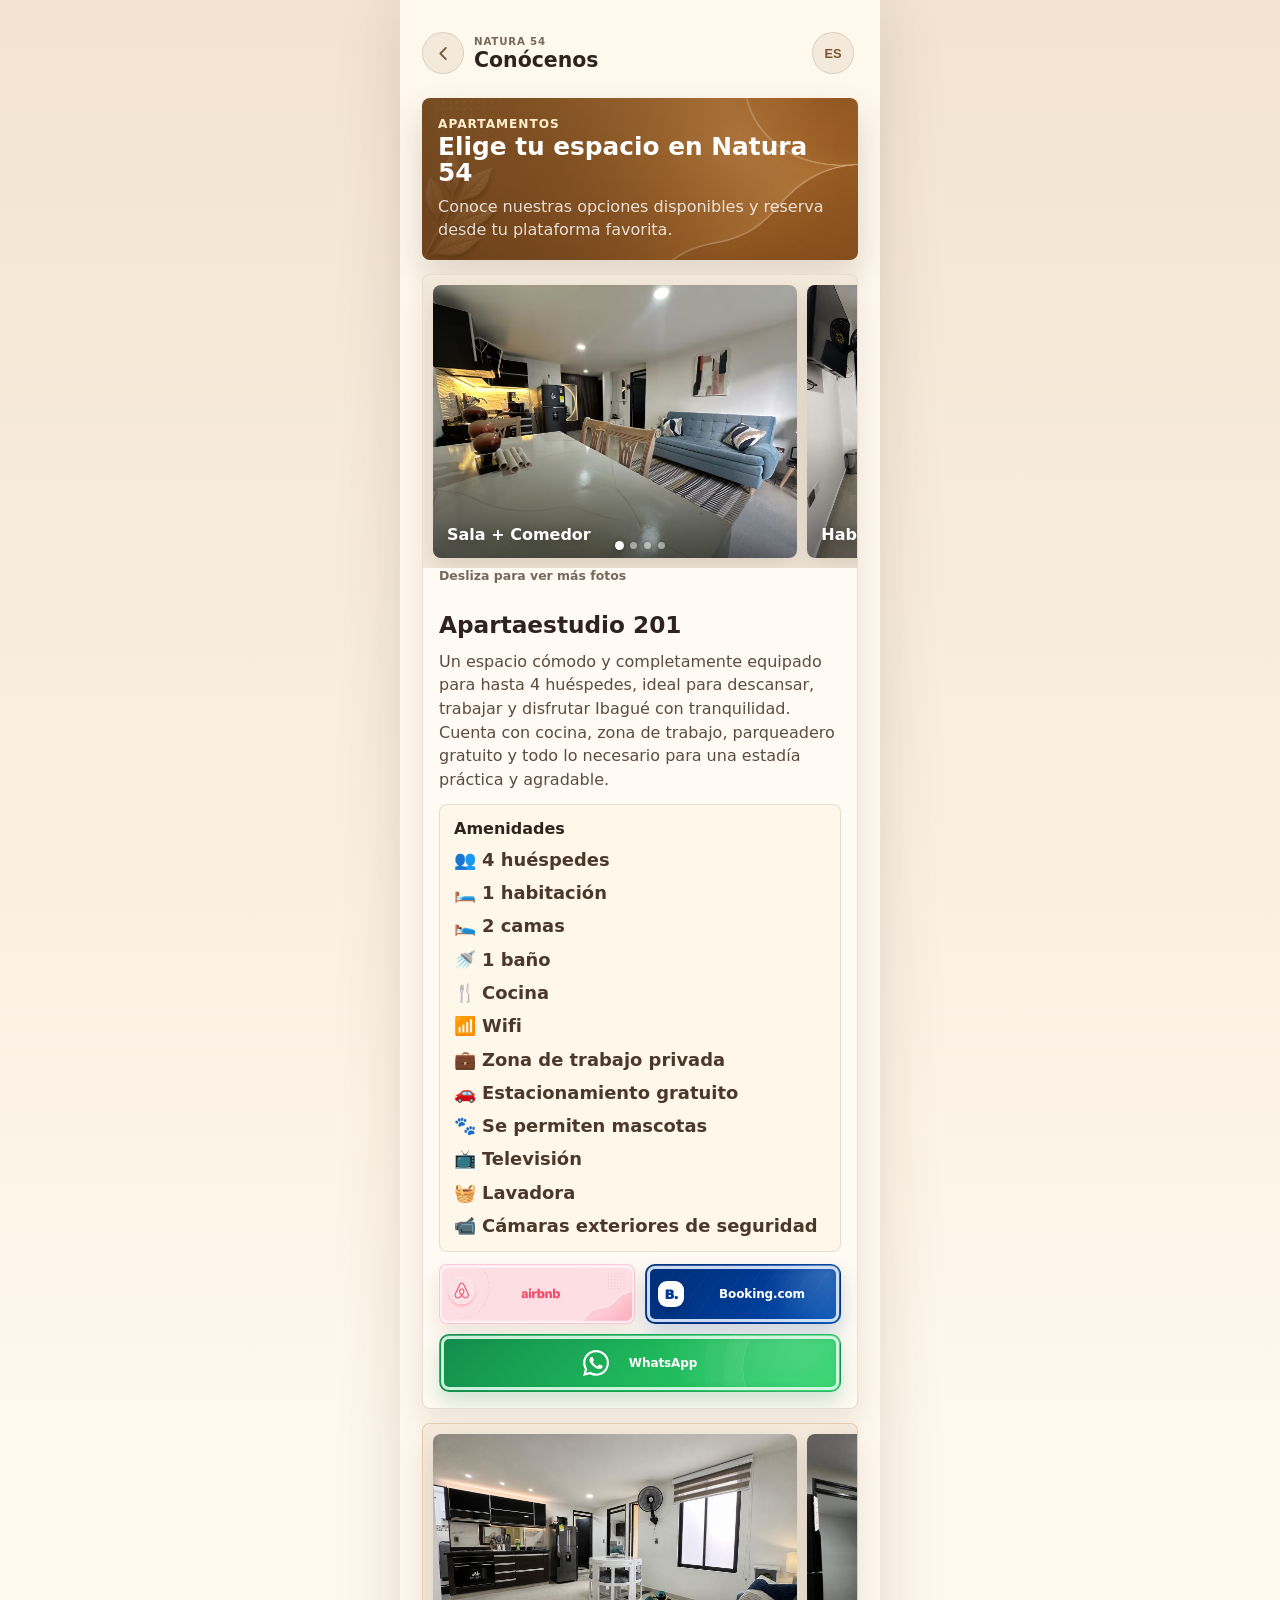
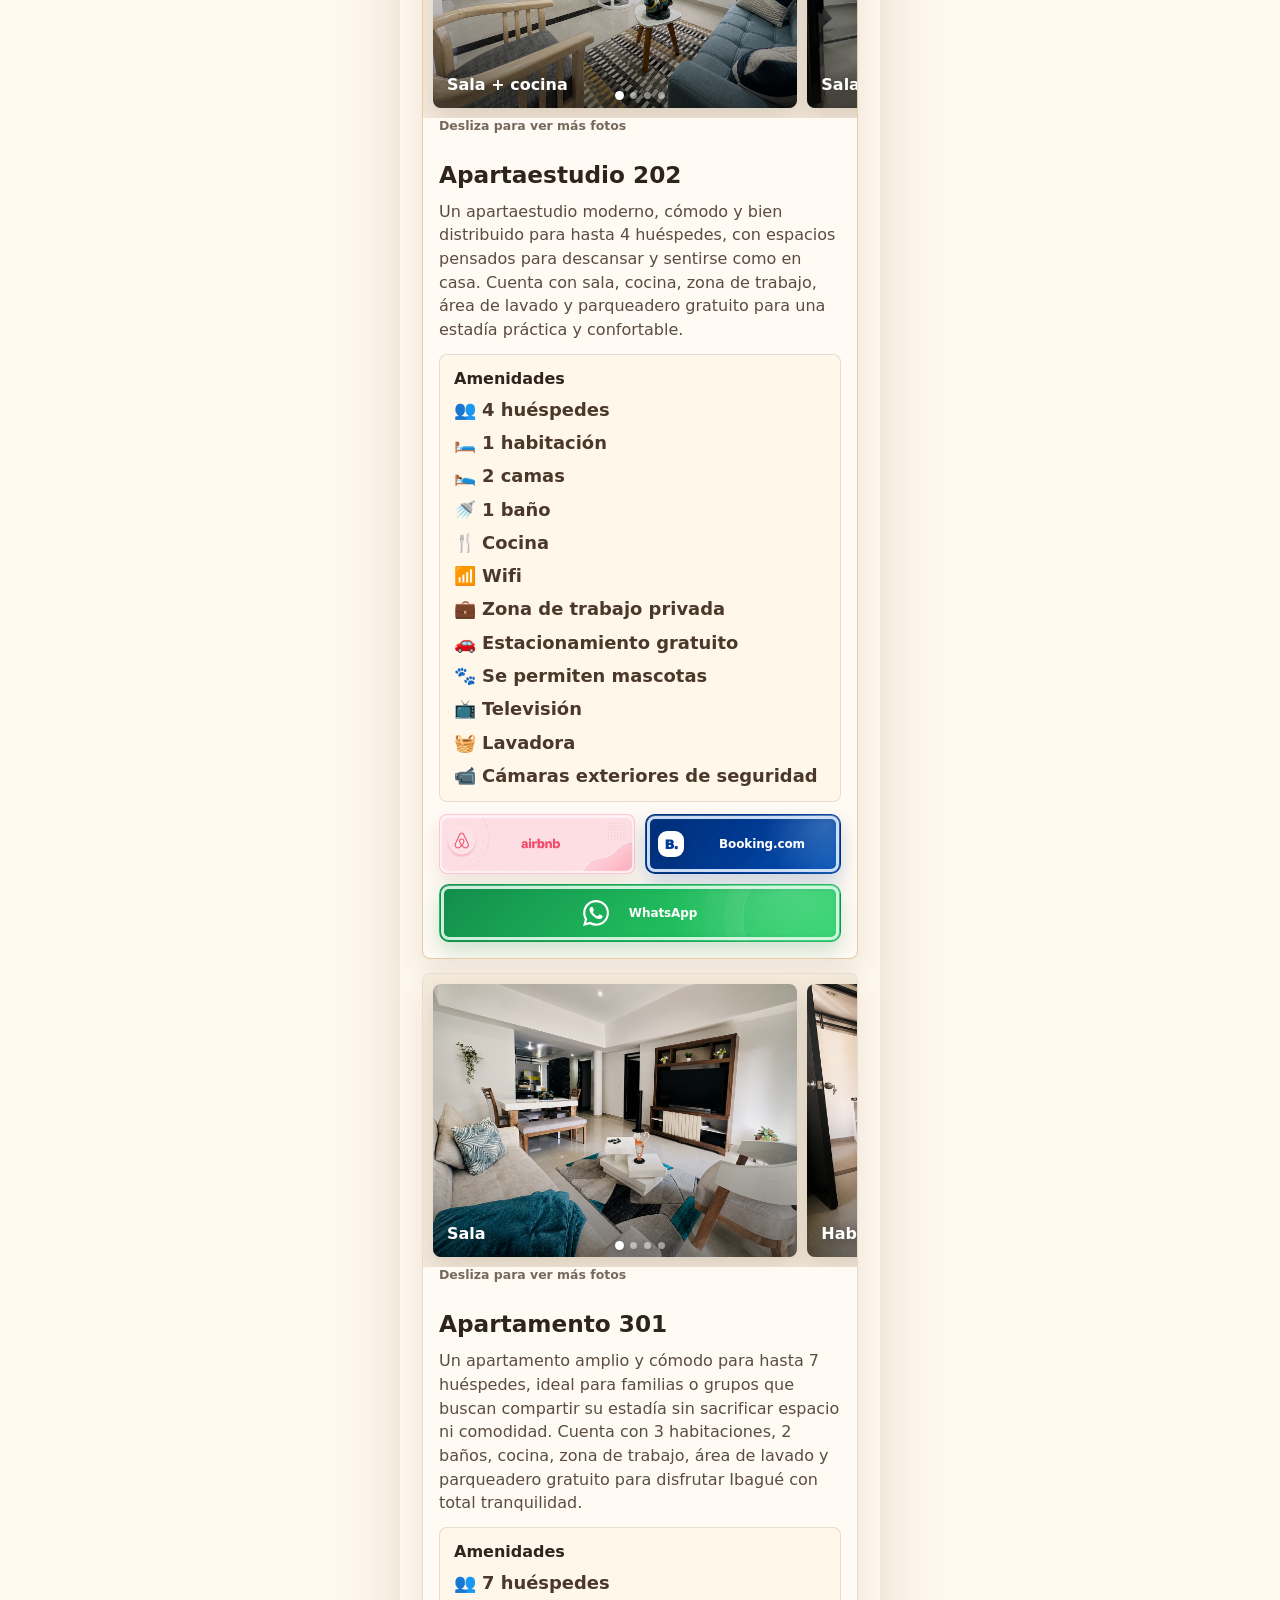
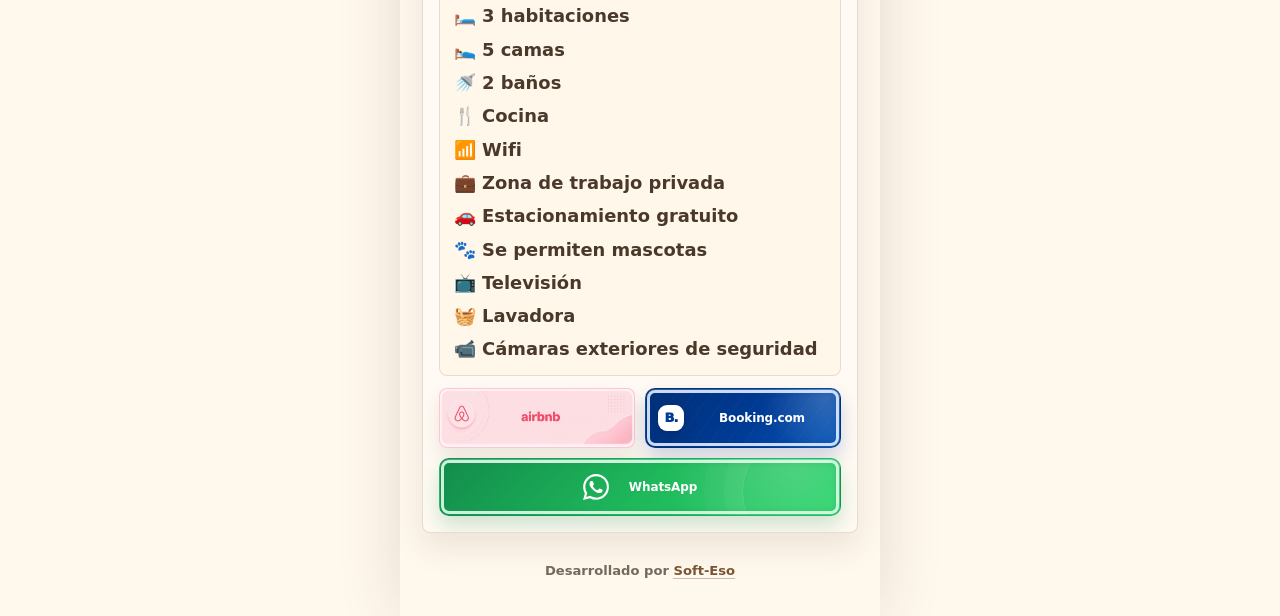
==== commit 4acf5dbf: "V7" ====
--- a/rooms.html
+++ b/rooms.html
@@ -5,13 +5,13 @@
     <meta name="viewport" content="width=device-width, initial-scale=1, viewport-fit=cover" />
     <meta name="theme-color" content="#7a5433" />
     <title>Apartamentos | Natura 54 Experience</title>
-    <link rel="stylesheet" href="styles.css?v=29" />
+    <link rel="stylesheet" href="styles.css?v=43" />
   </head>
   <body>
     <main class="app-shell rooms-shell">
       <section class="screen rooms-screen is-active" aria-label="Apartamentos Natura 54">
         <header class="topbar rooms-topbar">
-          <a class="icon-button" href="index.html#guide" aria-label="Volver" data-room-aria="back">‹</a>
+          <a class="icon-button" href="index.html#guide" aria-label="Volver" data-room-aria="back"><svg class="nav-arrow-svg nav-arrow-svg--back" viewBox="0 0 24 24" aria-hidden="true"><path d="M15 5 8 12l7 7" /></svg></a>
           <div>
             <span class="mini-label">Natura 54</span>
             <h1 data-room-i18n="pageTitle">Conócenos</h1>
@@ -50,7 +50,7 @@
               <div>
                 <h2><span data-room-i18n="studioLabel">Apartaestudio</span> 201</h2>
               </div>
-              <p data-room-i18n="room201Description">Estudio equipado para una estadía cómoda cerca de la zona comercial de Ibagué.</p>
+              <p data-room-i18n="room201Description">Un espacio cómodo y completamente equipado para hasta 4 huéspedes, ideal para descansar, trabajar y disfrutar Ibagué con tranquilidad. Cuenta con cocina, zona de trabajo, parqueadero gratuito y todo lo necesario para una estadía práctica y agradable.</p>
               <section class="amenities" aria-label="Amenidades habitación 201">
                 <h3 data-room-i18n="amenitiesTitle">Amenidades</h3>
                 <ul>
@@ -76,6 +76,7 @@
                   <span>Booking.com</span>
                 </a>
                 <a class="brand-link whatsapp-link" href="https://api.whatsapp.com/send?phone=573153256089" target="_blank" rel="noreferrer" data-whatsapp data-apartamento="Apartaestudio 201" aria-label="Consultar apartaestudio 201 por WhatsApp">
+                  <img class="whatsapp-brand-icon" src="assets/whatsapp-logo.svg?v=2" alt="" aria-hidden="true" />
                   <span>WhatsApp</span>
                 </a>
               </div>
@@ -106,7 +107,7 @@
               <div>
                 <h2><span data-room-i18n="studioLabel">Apartaestudio</span> 202</h2>
               </div>
-              <p data-room-i18n="room202Description">Apartaestudio moderno con sala, cocina, habitación, baño y zona de lavado.</p>
+              <p data-room-i18n="room202Description">Un apartaestudio moderno, cómodo y bien distribuido para hasta 4 huéspedes, con espacios pensados para descansar y sentirse como en casa. Cuenta con sala, cocina, zona de trabajo, área de lavado y parqueadero gratuito para una estadía práctica y confortable.</p>
               <section class="amenities" aria-label="Amenidades habitación 202">
                 <h3 data-room-i18n="amenitiesTitle">Amenidades</h3>
                 <ul>
@@ -132,6 +133,7 @@
                   <span>Booking.com</span>
                 </a>
                 <a class="brand-link whatsapp-link" href="https://api.whatsapp.com/send?phone=573153256089" target="_blank" rel="noreferrer" data-whatsapp data-apartamento="Apartaestudio 202" aria-label="Consultar apartaestudio 202 por WhatsApp">
+                  <img class="whatsapp-brand-icon" src="assets/whatsapp-logo.svg?v=2" alt="" aria-hidden="true" />
                   <span>WhatsApp</span>
                 </a>
               </div>
@@ -162,7 +164,7 @@
               <div>
                 <h2><span data-room-i18n="roomLabel">Apartamento</span> 301</h2>
               </div>
-              <p data-room-i18n="room301Description">Apartamento ideal para hospedarte cerca de centros comerciales y servicios.</p>
+              <p data-room-i18n="room301Description">Un apartamento amplio y cómodo para hasta 7 huéspedes, ideal para familias o grupos que buscan compartir su estadía sin sacrificar espacio ni comodidad. Cuenta con 3 habitaciones, 2 baños, cocina, zona de trabajo, área de lavado y parqueadero gratuito para disfrutar Ibagué con total tranquilidad.</p>
               <section class="amenities" aria-label="Amenidades habitación 301">
                 <h3 data-room-i18n="amenitiesTitle">Amenidades</h3>
                 <ul>
@@ -188,6 +190,7 @@
                   <span>Booking.com</span>
                 </a>
                 <a class="brand-link whatsapp-link" href="https://api.whatsapp.com/send?phone=573153256089" target="_blank" rel="noreferrer" data-whatsapp data-apartamento="Apartamento 301" aria-label="Consultar apartamento 301 por WhatsApp">
+                  <img class="whatsapp-brand-icon" src="assets/whatsapp-logo.svg?v=2" alt="" aria-hidden="true" />
                   <span>WhatsApp</span>
                 </a>
               </div>
@@ -201,7 +204,7 @@
       </section>
     </main>
     <script src="whatsapp.js?v=4"></script>
-    <script src="carousel-indicators.js?v=1"></script>
+    <script src="carousel-indicators.js?v=2"></script>
     <script src="rooms.js?v=8"></script>
   </body>
 </html>
--- a/styles.css
+++ b/styles.css
@@ -302,6 +302,32 @@
   border-radius: 999px;
 }
 
+.icon-button {
+  display: flex;
+  align-items: center;
+  justify-content: center;
+  padding: 0;
+  line-height: 0;
+}
+
+.nav-arrow-svg {
+  display: block;
+  width: 48%;
+  height: 48%;
+  overflow: visible;
+  fill: none;
+  stroke: currentColor;
+  stroke-width: 2.25;
+  stroke-linecap: round;
+  stroke-linejoin: round;
+  vector-effect: non-scaling-stroke;
+}
+
+.icon-button .nav-arrow-svg {
+  width: 19px;
+  height: 19px;
+}
+
 .language-pill {
   font-size: 0.8rem;
 }
@@ -317,11 +343,148 @@
 
 .hero-actions {
   display: grid;
-  grid-template-columns: 1fr 1fr;
-  gap: 10px;
-  padding: 10px;
-  background: linear-gradient(180deg, rgba(255, 248, 237, 0.96), rgba(247, 237, 223, 0.92));
+  grid-template-columns: 1fr;
+  gap: 11px;
+  padding: 14px;
+  background:
+    radial-gradient(circle at 100% 0, rgba(183, 134, 80, 0.13), transparent 42%),
+    linear-gradient(180deg, rgba(255, 250, 243, 0.98), rgba(247, 237, 223, 0.94));
   border-bottom: 1px solid var(--line);
+}
+
+.navigation-card {
+  --card-accent: #8b5e37;
+  --card-accent-soft: #d7aa70;
+  display: grid;
+  grid-template-columns: 42px minmax(0, 1fr) auto;
+  align-items: center;
+  gap: 13px;
+  width: 100%;
+  min-height: 70px;
+  padding: 9px 15px 9px 12px;
+  color: white;
+  text-align: left;
+  text-decoration: none;
+  background:
+    radial-gradient(circle at 100% 0, rgba(255, 231, 197, 0.18), transparent 38%),
+    linear-gradient(135deg, #6d482b 0%, #8b5e37 52%, #b78650 100%);
+  border: 1px solid rgba(91, 56, 30, 0.32);
+  border-radius: 14px;
+  box-shadow:
+    0 10px 24px rgba(80, 52, 29, 0.2),
+    inset 0 1px 0 rgba(255, 255, 255, 0.22);
+  cursor: pointer;
+  position: relative;
+  isolation: isolate;
+  overflow: hidden;
+  transition: transform var(--fast), box-shadow var(--fast), border-color var(--fast), background var(--fast);
+}
+
+.navigation-card::before {
+  content: "";
+  position: absolute;
+  inset: 10px auto 10px 0;
+  width: 3px;
+  background: linear-gradient(180deg, transparent, #f4d4aa, transparent);
+  border-radius: 0 999px 999px 0;
+  opacity: 0.82;
+}
+
+.navigation-card::after {
+  content: "";
+  position: absolute;
+  z-index: -1;
+  top: -36px;
+  right: -32px;
+  width: 100px;
+  height: 100px;
+  background: #f5d7af;
+  border-radius: 50%;
+  opacity: 0.32;
+  transition: transform var(--smooth), opacity var(--fast);
+}
+
+.navigation-card__icon {
+  display: grid;
+  width: 42px;
+  height: 42px;
+  place-items: center;
+  font-size: 1.28rem;
+  background: rgba(255, 248, 237, 0.94);
+  border: 1px solid rgba(255, 255, 255, 0.34);
+  border-radius: 13px;
+  box-shadow:
+    0 6px 14px rgba(55, 31, 14, 0.22),
+    inset 0 1px 0 white;
+  transition: transform var(--fast), box-shadow var(--fast);
+}
+
+.navigation-card__copy {
+  display: grid;
+  min-width: 0;
+  gap: 3px;
+}
+
+.navigation-card__copy strong {
+  color: white;
+  font-size: 1rem;
+  font-weight: 850;
+  line-height: 1.18;
+  letter-spacing: -0.01em;
+}
+
+.navigation-card__copy small {
+  color: rgba(255, 248, 238, 0.86);
+  font-size: 0.79rem;
+  font-weight: 650;
+  line-height: 1.35;
+}
+
+.navigation-card__arrow {
+  display: flex;
+  align-items: center;
+  justify-content: center;
+  width: 30px;
+  height: 30px;
+  color: white;
+  font-size: 1.65rem;
+  line-height: 1;
+  background: rgba(255, 255, 255, 0.14);
+  border: 1px solid rgba(255, 255, 255, 0.22);
+  border-radius: 50%;
+  transition: transform var(--fast);
+}
+
+.navigation-card:hover {
+  transform: translateY(-3px);
+  border-color: rgba(91, 56, 30, 0.56);
+  box-shadow:
+    0 16px 30px rgba(80, 52, 29, 0.27),
+    inset 0 1px 0 rgba(255, 255, 255, 0.26);
+}
+
+.navigation-card:hover::after {
+  transform: scale(1.18);
+  opacity: 0.46;
+}
+
+.navigation-card:hover .navigation-card__icon {
+  transform: rotate(-3deg) scale(1.04);
+  box-shadow: 0 9px 18px rgba(55, 31, 14, 0.28);
+}
+
+.navigation-card:hover .navigation-card__arrow {
+  transform: translateX(3px);
+}
+
+.navigation-card:active {
+  transform: translateY(0) scale(0.985);
+  box-shadow: 0 5px 12px rgba(80, 52, 29, 0.1);
+}
+
+.navigation-card:focus-visible {
+  outline: 3px solid rgba(139, 94, 55, 0.3);
+  outline-offset: 2px;
 }
 
 .building-photo {
@@ -369,8 +532,180 @@
   transform: scale(1.28);
 }
 
+.building-slide.is-expandable,
+.room-slide.is-expandable {
+  cursor: zoom-in;
+}
+
+.building-slide.is-expandable:focus-visible,
+.room-slide.is-expandable:focus-visible {
+  outline: 3px solid rgba(255, 255, 255, 0.88);
+  outline-offset: -5px;
+}
+
+.photo-viewer {
+  position: fixed;
+  inset: 0;
+  z-index: 1000;
+  display: none;
+  align-items: stretch;
+  justify-content: center;
+  color: white;
+  background: rgba(9, 8, 7, 0.96);
+  overscroll-behavior: contain;
+}
+
+.photo-viewer.is-open {
+  display: flex;
+}
+
+.photo-viewer__track {
+  display: grid;
+  width: 100%;
+  height: 100%;
+  grid-auto-flow: column;
+  grid-auto-columns: 100%;
+  overflow-x: auto;
+  overflow-y: hidden;
+  cursor: grab;
+  scrollbar-width: none;
+  scroll-snap-type: inline mandatory;
+  touch-action: pan-x;
+}
+
+.photo-viewer__track::-webkit-scrollbar {
+  display: none;
+}
+
+.photo-viewer__track.is-dragging {
+  cursor: grabbing;
+  scroll-snap-type: none;
+  user-select: none;
+}
+
+.photo-viewer__slide {
+  display: flex;
+  width: 100%;
+  height: 100%;
+  margin: 0;
+  padding: max(64px, env(safe-area-inset-top)) 18px max(64px, env(safe-area-inset-bottom));
+  align-items: center;
+  justify-content: center;
+  box-sizing: border-box;
+  scroll-snap-align: center;
+  scroll-snap-stop: always;
+}
+
+.photo-viewer__slide img {
+  display: block;
+  max-width: 100%;
+  max-height: 100%;
+  width: auto;
+  height: auto;
+  object-fit: contain;
+  user-select: none;
+  -webkit-user-drag: none;
+}
+
+.photo-viewer__close,
+.photo-viewer__arrow {
+  position: absolute;
+  z-index: 2;
+  display: flex;
+  align-items: center;
+  justify-content: center;
+  padding: 0;
+  color: white;
+  background: rgba(22, 19, 17, 0.52);
+  border: 1px solid rgba(255, 255, 255, 0.24);
+  border-radius: 50%;
+  box-shadow: 0 7px 18px rgba(0, 0, 0, 0.2);
+  backdrop-filter: blur(7px);
+  cursor: pointer;
+}
+
+.photo-viewer__close {
+  top: max(16px, env(safe-area-inset-top));
+  right: max(16px, env(safe-area-inset-right));
+  width: 38px;
+  height: 38px;
+  font-size: 1.65rem;
+  font-weight: 300;
+  line-height: 1;
+}
+
+.photo-viewer__arrow {
+  top: 50%;
+  width: 44px;
+  height: 44px;
+  transform: translateY(-50%);
+}
+
+.photo-viewer__arrow--previous {
+  left: max(16px, env(safe-area-inset-left));
+}
+
+.photo-viewer__arrow--next {
+  right: max(16px, env(safe-area-inset-right));
+}
+
+.photo-viewer__arrow svg {
+  width: 20px;
+  height: 20px;
+  fill: none;
+  stroke: currentColor;
+  stroke-width: 2.25;
+  stroke-linecap: round;
+  stroke-linejoin: round;
+}
+
+.photo-viewer__arrow:disabled {
+  opacity: 0.2;
+  cursor: default;
+}
+
+.photo-viewer__indicators {
+  position: absolute;
+  z-index: 2;
+  left: 50%;
+  bottom: max(24px, env(safe-area-inset-bottom));
+  display: flex;
+  align-items: center;
+  justify-content: center;
+  gap: 8px;
+  transform: translateX(-50%);
+  pointer-events: none;
+}
+
+.photo-viewer__indicator {
+  width: 7px;
+  height: 7px;
+  flex: 0 0 auto;
+  background: white;
+  border-radius: 50%;
+  box-shadow: 0 1px 5px rgba(0, 0, 0, 0.45);
+  opacity: 0.42;
+  transition: opacity 180ms ease, transform 180ms ease;
+}
+
+.photo-viewer__indicator.is-active {
+  opacity: 1;
+  transform: scale(1.3);
+}
+
+@media (max-width: 700px) {
+  .photo-viewer__arrow {
+    display: none;
+  }
+
+  .photo-viewer__slide {
+    padding-inline: 0;
+  }
+}
+
 @media (prefers-reduced-motion: reduce) {
-  .carousel-indicator {
+  .carousel-indicator,
+  .photo-viewer__indicator {
     transition: none;
   }
 }
@@ -462,6 +797,7 @@
 
 .content-block h2 {
   margin: 0 0 14px;
+  color: var(--leaf);
   font-size: 1.5rem;
   line-height: 1.12;
   letter-spacing: 0;
@@ -476,6 +812,9 @@
 
 .content-block .closing {
   margin-bottom: 0;
+}
+
+.content-block strong {
   color: var(--leaf);
   font-weight: 800;
 }
@@ -524,6 +863,44 @@
   transition: transform var(--fast), box-shadow var(--fast), background var(--fast);
 }
 
+.location-band .route-button {
+  position: relative;
+  overflow: hidden;
+  border-radius: 12px;
+  background: linear-gradient(135deg, #7a5433, #b78650);
+  box-shadow:
+    0 2px 0 rgba(74, 44, 24, 0.65),
+    0 15px 28px rgba(80, 52, 29, 0.25),
+    inset 0 2px 1px rgba(255, 255, 255, 0.2),
+    inset 0 -3px 2px rgba(55, 34, 18, 0.18);
+  letter-spacing: 0.01em;
+}
+
+.location-band .route-button::after {
+  content: "";
+  position: absolute;
+  inset: 0;
+  background: linear-gradient(100deg, transparent, rgba(255, 255, 255, 0.2), transparent);
+  transform: translateX(-120%);
+  animation: buttonSheen 4.8s ease-in-out infinite;
+  pointer-events: none;
+}
+
+.location-band .route-button:hover {
+  transform: translateY(-2px);
+  box-shadow:
+    0 12px 22px rgba(80, 52, 29, 0.25),
+    inset 0 1px 0 rgba(255, 255, 255, 0.18),
+    inset 0 -2px 0 rgba(55, 34, 18, 0.16);
+}
+
+.location-band .route-button:active {
+  transform: translateY(1px) scale(0.99);
+  box-shadow:
+    0 4px 9px rgba(80, 52, 29, 0.2),
+    inset 0 2px 3px rgba(55, 34, 18, 0.16);
+}
+
 .primary-action {
   width: 100%;
   min-height: 58px;
@@ -719,8 +1096,9 @@
   position: absolute;
   top: 18px;
   right: 18px;
-  display: grid;
-  place-items: center;
+  display: flex;
+  align-items: center;
+  justify-content: center;
   width: 38px;
   height: 38px;
   color: var(--choice-strong, var(--leaf));
@@ -1018,6 +1396,41 @@
 .primary-action:hover,
 .secondary-action:hover {
   box-shadow: 0 14px 28px rgba(80, 52, 29, 0.18);
+}
+
+@media (prefers-reduced-motion: reduce) {
+  .navigation-card,
+  .navigation-card::after,
+  .navigation-card__icon,
+  .navigation-card__arrow {
+    transition: none;
+  }
+}
+
+@media (max-width: 380px) {
+  .hero-actions {
+    padding: 11px;
+  }
+
+  .navigation-card {
+    grid-template-columns: 40px minmax(0, 1fr) auto;
+    gap: 10px;
+    min-height: 66px;
+    padding: 8px 12px 8px 10px;
+  }
+
+  .navigation-card__icon {
+    width: 40px;
+    height: 40px;
+  }
+
+  .navigation-card__copy strong {
+    font-size: 0.93rem;
+  }
+
+  .navigation-card__copy small {
+    font-size: 0.74rem;
+  }
 }
 
 .rooms-shell {
@@ -1286,6 +1699,7 @@
   padding: 0;
   background: #fff1f5;
   border: 1px solid rgba(255, 56, 92, 0.24);
+  transition: transform var(--fast), box-shadow var(--fast), border-color var(--fast), filter var(--fast);
 }
 
 .airbnb-link img {
@@ -1295,16 +1709,175 @@
 }
 
 .booking-link {
+  position: relative;
+  isolation: isolate;
+  gap: 0;
+  min-height: 58px;
+  padding: 7px 12px;
   color: white;
-  background: #003b95;
-  border: 1px solid #003b95;
+  background:
+    radial-gradient(circle at 92% 12%, rgba(255, 255, 255, 0.18), transparent 34%),
+    linear-gradient(135deg, #002f76 0%, #003b95 55%, #0757b9 100%);
+  border: 1px solid rgba(0, 47, 118, 0.42);
+  border-radius: 10px;
+  box-shadow:
+    0 10px 20px rgba(0, 59, 149, 0.2),
+    inset 0 1px 0 rgba(255, 255, 255, 0.2);
+  transition: transform var(--fast), box-shadow var(--fast), border-color var(--fast), filter var(--fast);
+}
+
+.booking-link::before {
+  content: "B.";
+  display: grid;
+  position: absolute;
+  left: 12px;
+  top: 50%;
+  transform: translateY(-50%);
+  width: 26px;
+  height: 26px;
+  flex: 0 0 26px;
+  place-items: center;
+  color: #003b95;
+  font-size: 0.82rem;
+  font-weight: 950;
+  letter-spacing: -0.08em;
+  background: white;
+  border-radius: 9px;
+  box-shadow: 0 5px 12px rgba(0, 25, 64, 0.26);
+}
+
+.booking-link::after {
+  content: "";
+  position: absolute;
+  z-index: -1;
+  inset: 0;
+  background: repeating-linear-gradient(125deg, transparent 0 13px, rgba(255, 255, 255, 0.025) 13px 14px);
+  pointer-events: none;
+}
+
+.booking-link span,
+.whatsapp-link span {
+  position: static;
+  z-index: 1;
+  font-size: 0.75rem;
+  line-height: 1;
+  letter-spacing: -0.01em;
+}
+
+.booking-link span {
+  box-sizing: border-box;
+  width: 100%;
+  padding-left: 38px;
+  text-align: center;
+}
+
+.booking-link span::after,
+.whatsapp-link span::after {
+  content: "";
+  position: absolute;
+  z-index: 2;
+  inset: 1px;
+  border: 3px solid rgba(255, 255, 255, 0.88);
+  border-radius: 8px;
+  pointer-events: none;
+}
+
+.booking-link span::after {
+  border-color: rgba(225, 237, 255, 0.9);
+  box-shadow: inset 0 0 5px rgba(0, 59, 149, 0.2);
+}
+
+.whatsapp-link span::after {
+  border-color: rgba(226, 250, 236, 0.9);
+  box-shadow: inset 0 0 5px rgba(18, 140, 76, 0.2);
 }
 
 .whatsapp-link {
   grid-column: 1 / -1;
+  position: relative;
+  isolation: isolate;
+  gap: 20px;
+  min-height: 58px;
+  padding: 8px 16px;
   color: white;
-  background: #25d366;
-  border: 1px solid #1fb557;
+  background:
+    radial-gradient(circle at 88% 0, rgba(255, 255, 255, 0.2), transparent 36%),
+    linear-gradient(135deg, #128c4c 0%, #1fb85b 52%, #25d366 100%);
+  border: 1px solid rgba(18, 140, 76, 0.42);
+  border-radius: 10px;
+  box-shadow:
+    0 10px 20px rgba(18, 140, 76, 0.2),
+    inset 0 1px 0 rgba(255, 255, 255, 0.24);
+  transition: transform var(--fast), box-shadow var(--fast), border-color var(--fast), filter var(--fast);
+}
+
+.whatsapp-link .whatsapp-brand-icon {
+  display: block;
+  width: 26px;
+  height: 26px;
+  flex: 0 0 26px;
+  object-fit: contain;
+  border: 0;
+  border-radius: 0;
+  box-shadow: none;
+}
+
+.whatsapp-link::after {
+  content: "";
+  position: absolute;
+  z-index: -1;
+  right: -24px;
+  bottom: -38px;
+  width: 120px;
+  height: 120px;
+  border: 1px solid rgba(255, 255, 255, 0.13);
+  border-radius: 50%;
+  box-shadow: 0 0 0 18px rgba(255, 255, 255, 0.035), 0 0 0 38px rgba(255, 255, 255, 0.025);
+  pointer-events: none;
+}
+
+.airbnb-link:hover,
+.booking-link:hover,
+.whatsapp-link:hover {
+  transform: translateY(-2px);
+  filter: saturate(1.06) brightness(1.03);
+}
+
+.airbnb-link:hover {
+  border-color: rgba(255, 56, 92, 0.38);
+  box-shadow: 0 14px 26px rgba(255, 56, 92, 0.18), inset 0 1px 0 rgba(255, 255, 255, 0.7);
+}
+
+.booking-link:hover {
+  border-color: rgba(7, 87, 185, 0.58);
+  box-shadow: 0 14px 26px rgba(0, 59, 149, 0.28), inset 0 1px 0 rgba(255, 255, 255, 0.24);
+}
+
+.whatsapp-link:hover {
+  border-color: rgba(37, 211, 102, 0.58);
+  box-shadow: 0 14px 26px rgba(18, 140, 76, 0.28), inset 0 1px 0 rgba(255, 255, 255, 0.28);
+}
+
+.airbnb-link:active,
+.booking-link:active,
+.whatsapp-link:active {
+  transform: scale(0.985);
+  filter: none;
+}
+
+.airbnb-link:focus-visible,
+.booking-link:focus-visible,
+.whatsapp-link:focus-visible {
+  outline: 3px solid rgba(122, 84, 51, 0.28);
+  outline-offset: 2px;
+}
+
+@media (prefers-reduced-motion: reduce) {
+  .airbnb-link,
+  .booking-link,
+  .whatsapp-link {
+    transition: none;
+  }
 }
 
 @keyframes screenIn {
